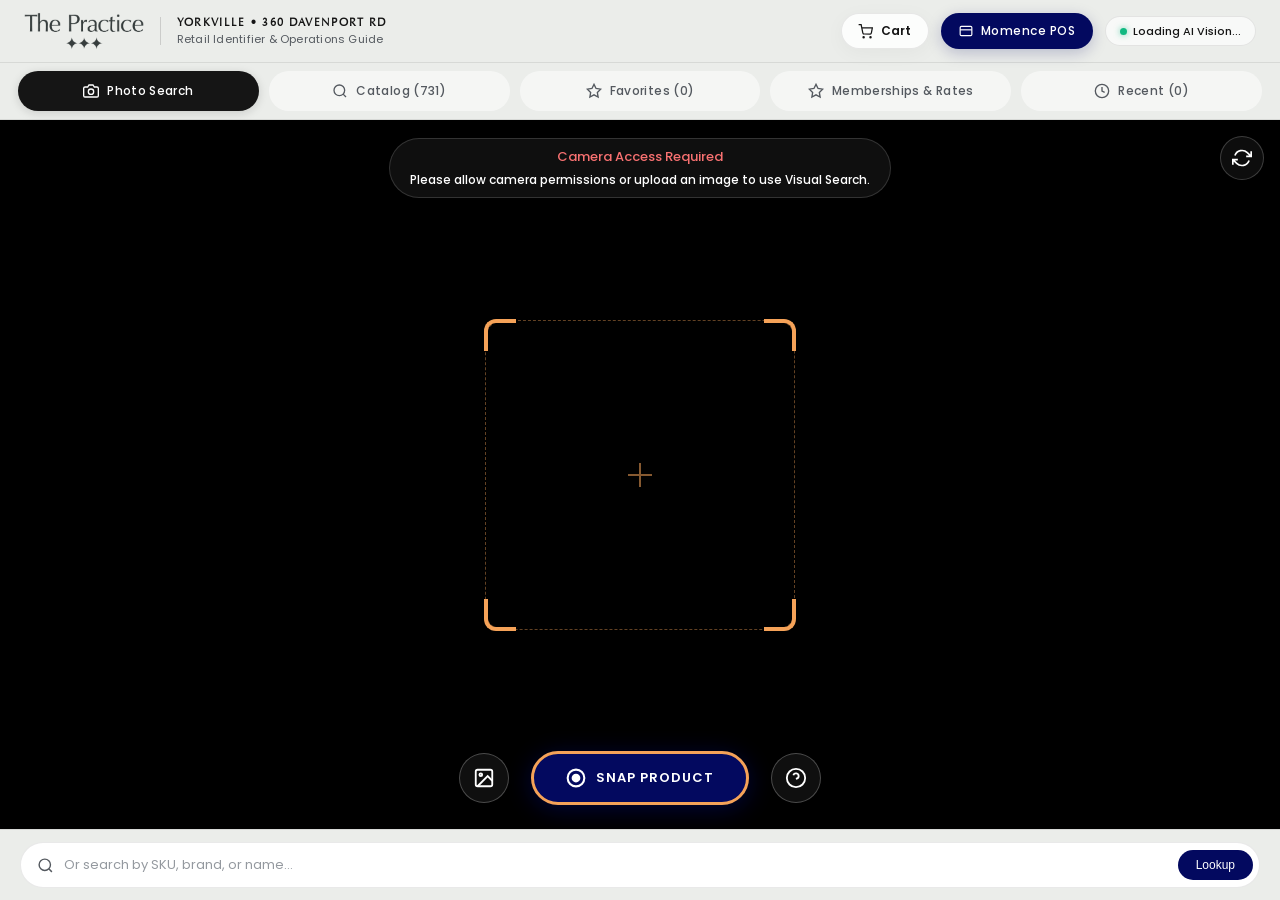
==== index.html @ 1a0c5fe3 "Preset Jackson McMurdo customer profile and native base64 Momence POS cart data payload" ====
<!DOCTYPE html>
<html lang="en">
<head>
  <meta charset="UTF-8">
  <meta name="viewport" content="width=device-width, initial-scale=1.0, maximum-scale=1.0, user-scalable=no, viewport-fit=cover">
  <title>The Practice • Visual Retail & Studio Operations Tool</title>
  
  <!-- PWA & Apple Web App Meta Tags -->
  <link rel="manifest" href="./manifest.json">
  <meta name="theme-color" content="#EBEDEA">
  <meta name="apple-mobile-web-app-capable" content="yes">
  <meta name="apple-mobile-web-app-status-bar-style" content="default">
  <meta name="apple-mobile-web-app-title" content="The Practice">
  <link rel="apple-touch-icon" href="./apple-touch-icon.png">
  <link rel="icon" type="image/png" href="./icon.png">

  <!-- Official The Practice Fonts: Abhaya Libre + Poppins -->
  <link rel="preconnect" href="https://fonts.googleapis.com">
  <link rel="preconnect" href="https://fonts.gstatic.com" crossorigin>
  <link href="https://fonts.googleapis.com/css2?family=Abhaya+Libre:wght@500;600;700&family=Poppins:wght@300;400;500;600;700&display=swap" rel="stylesheet">
  
  <!-- App Styles -->
  <link rel="stylesheet" href="./styles.css?v=7.0">
</head>
<body>
  <div class="app-container">
    
    <!-- TOP NAVIGATION HEADER -->
    <header class="app-header">
      <div class="header-left">
        <a href="https://thepracticetoronto.com" target="_blank" rel="noopener" class="brand-logo-link" title="The Practice Toronto">
          <img src="./assets/the_practice_logo.png" alt="The Practice" class="brand-logo-img">
        </a>
        <div class="brand-divider"></div>
        <div class="brand-meta">
          <span class="brand-location">YORKVILLE • 360 DAVENPORT RD</span>
          <span class="brand-subtitle">Retail Identifier & Operations Guide</span>
        </div>
      </div>
      
      <div class="header-right">
        <button id="btn-header-cart" class="header-cart-btn" title="View Register Cart" aria-label="Register Cart" type="button">
          <svg viewBox="0 0 24 24" fill="none" stroke="currentColor" stroke-width="2">
            <circle cx="9" cy="21" r="1"></circle>
            <circle cx="20" cy="21" r="1"></circle>
            <path d="M1 1h4l2.68 13.39a2 2 0 0 0 2 1.61h9.72a2 2 0 0 0 2-1.61L23 6H6"></path>
          </svg>
          <span>Cart</span>
          <span id="cart-badge-count" class="cart-badge" style="display:none;">0</span>
        </button>

        <a id="btn-header-pos" href="https://momence.com/dashboard/200431/point-of-sale?customer=Jackson%40ThePracticetoronto.com&email=Jackson%40ThePracticetoronto.com&name=Jackson+McMurdo" target="_blank" rel="noopener" class="header-pos-btn" title="Open Momence POS Web App">
          <svg viewBox="0 0 24 24" fill="none" stroke="currentColor" stroke-width="2">
            <rect x="2" y="4" width="20" height="16" rx="2"></rect>
            <line x1="2" y1="10" x2="22" y2="10"></line>
          </svg>
          <span>Momence POS</span>
        </a>

        <div id="connection-status" class="status-pill status-online">
          <span class="status-dot"></span>
          <span id="status-label" class="status-label">AI Vision Ready</span>
        </div>
      </div>
    </header>

    <!-- TAB NAVIGATION BAR (4 TABS) -->
    <nav class="nav-tabs">
      <button class="nav-tab active" data-tab="scanner">
        <svg class="tab-icon" viewBox="0 0 24 24" fill="none" stroke="currentColor" stroke-width="2">
          <path d="M23 19a2 2 0 0 1-2 2H3a2 2 0 0 1-2-2V8a2 2 0 0 1 2-2h4l2-3h6l2 3h4a2 2 0 0 1 2 2z"></path>
          <circle cx="12" cy="13" r="4"></circle>
        </svg>
        <span>Photo Search</span>
      </button>

      <button class="nav-tab" data-tab="catalog">
        <svg class="tab-icon" viewBox="0 0 24 24" fill="none" stroke="currentColor" stroke-width="2">
          <circle cx="11" cy="11" r="8"></circle>
          <line x1="21" y1="21" x2="16.65" y2="16.65"></line>
        </svg>
        <span>Catalog (731)</span>
      </button>

      <button class="nav-tab" data-tab="favorites">
        <svg class="tab-icon" viewBox="0 0 24 24" fill="none" stroke="currentColor" stroke-width="2">
          <polygon points="12 2 15.09 8.26 22 9.27 17 14.14 18.18 21.02 12 17.77 5.82 21.02 7 14.14 2 9.27 8.91 8.26 12 2"></polygon>
        </svg>
        <span>Favorites (<span id="favorites-count">0</span>)</span>
      </button>

      <button class="nav-tab" data-tab="memberships">
        <svg class="tab-icon" viewBox="0 0 24 24" fill="none" stroke="currentColor" stroke-width="2">
          <polygon points="12 2 15.09 8.26 22 9.27 17 14.14 18.18 21.02 12 17.77 5.82 21.02 7 14.14 2 9.27 8.91 8.26 12 2"></polygon>
        </svg>
        <span>Memberships & Rates</span>
      </button>

      <button class="nav-tab" data-tab="history">
        <svg class="tab-icon" viewBox="0 0 24 24" fill="none" stroke="currentColor" stroke-width="2">
          <circle cx="12" cy="12" r="10"></circle>
          <polyline points="12 6 12 12 16 14"></polyline>
        </svg>
        <span>Recent (<span id="history-count">0</span>)</span>
      </button>
    </nav>

    <!-- MAIN CONTENT VIEWS -->
    <main class="views-wrapper">
      
      <!-- VIEW 1: REVERSE VISUAL PRODUCT SCANNER -->
      <section id="view-scanner" class="view-panel active">
        <div class="scanner-container">
          <div class="camera-viewport" id="camera-viewport">
            <video id="camera-video" playsinline autoplay muted></video>
            <canvas id="snapshot-canvas" style="display:none;"></canvas>
            
            <!-- Visual Targeting Reticle -->
            <div class="scanner-overlay">
              <div class="visual-target-box">
                <div class="corner top-left"></div>
                <div class="corner top-right"></div>
                <div class="corner bottom-left"></div>
                <div class="corner bottom-right"></div>
                <div class="target-crosshair"></div>
              </div>
            </div>

            <!-- Viewport Top Controls -->
            <div class="camera-controls">
              <button id="btn-torch" class="ctrl-btn" title="Toggle Torch" style="display:none;">
                <svg viewBox="0 0 24 24" fill="none" stroke="currentColor" stroke-width="2"><path d="M13 2L3 14h9l-1 8 10-12h-9l1-8z"></path></svg>
              </button>
              <button id="btn-switch-camera" class="ctrl-btn" title="Switch Camera">
                <svg viewBox="0 0 24 24" fill="none" stroke="currentColor" stroke-width="2"><path d="M23 4v6h-6M1 20v-6h6M3.51 9a9 9 0 0 1 14.85-3.36L23 10M1 14l4.64 4.36A9 9 0 0 0 20.49 15"></path></svg>
              </button>
            </div>

            <!-- Analyzing Animation Overlay -->
            <div id="scan-analyzing" class="scan-analyzing" style="display:none;">
              <div class="ai-pulse-circle"></div>
              <p class="analyzing-text">Comparing visual vectors across 731 products...</p>
            </div>

            <div id="camera-message" class="camera-message">
              <p>Aim camera at product and tap Snap Product</p>
            </div>

            <!-- Bottom Floating Shutter Controls -->
            <div class="shutter-bar">
              <label for="file-upload" class="ctrl-btn-round" title="Choose Photo from iPad">
                <svg viewBox="0 0 24 24" fill="none" stroke="currentColor" stroke-width="2">
                  <rect x="3" y="3" width="18" height="18" rx="2" ry="2"></rect>
                  <circle cx="8.5" cy="8.5" r="1.5"></circle>
                  <polyline points="21 15 16 10 5 21"></polyline>
                </svg>
                <input type="file" id="file-upload" accept="image/*" style="display:none;">
              </label>

              <button id="btn-snap-photo" class="shutter-button" aria-label="Snap Product Photo">
                <div class="shutter-inner">
                  <svg viewBox="0 0 24 24" fill="none" stroke="currentColor" stroke-width="2.5">
                    <circle cx="12" cy="12" r="10"></circle>
                    <circle cx="12" cy="12" r="4" fill="currentColor"></circle>
                  </svg>
                  <span>SNAP PRODUCT</span>
                </div>
              </button>

              <button id="btn-help-tip" class="ctrl-btn-round" title="Scan Guide">
                <svg viewBox="0 0 24 24" fill="none" stroke="currentColor" stroke-width="2">
                  <circle cx="12" cy="12" r="10"></circle>
                  <path d="M9.09 9a3 3 0 0 1 5.83 1c0 2-3 3-3 3"></path>
                  <line x1="12" y1="17" x2="12.01" y2="17"></line>
                </svg>
              </button>
            </div>

          </div>

          <!-- Quick Text Search Bar -->
          <div class="quick-sku-bar">
            <form id="quick-sku-form" class="quick-sku-form">
              <svg class="search-mini-icon" viewBox="0 0 24 24" fill="none" stroke="currentColor" stroke-width="2">
                <circle cx="11" cy="11" r="8"></circle><line x1="21" y1="21" x2="16.65" y2="16.65"></line>
              </svg>
              <input type="text" id="quick-sku-input" placeholder="Or search by SKU, brand, or name..." autocomplete="off">
              <button type="submit" class="quick-sku-btn">Lookup</button>
            </form>
          </div>
        </div>
      </section>

      <!-- VIEW 2: SEARCHABLE CATALOG BROWSER -->
      <section id="view-catalog" class="view-panel">
        <div class="catalog-container">
          <div class="search-header">
            <div class="search-box">
              <svg class="search-icon" viewBox="0 0 24 24" fill="none" stroke="currentColor" stroke-width="2">
                <circle cx="11" cy="11" r="8"></circle><line x1="21" y1="21" x2="16.65" y2="16.65"></line>
              </svg>
              <input type="search" id="catalog-search-input" placeholder="Search 731 products by name, brand, SKU..." autocomplete="off">
              <button id="btn-clear-search" class="clear-btn" style="display:none;">✕</button>
            </div>

            <!-- Department Filter Pills -->
            <div class="dept-pills" id="dept-pills">
              <button class="dept-pill active" data-dept="all">All Departments (731)</button>
              <button class="dept-pill" data-dept="Fine Jewelry & Modern Adornments">Fine Jewelry</button>
              <button class="dept-pill" data-dept="Sacred Minerals, Crystals & Fossils">Sacred Minerals</button>
              <button class="dept-pill" data-dept="Aromatherapy, Incense & Sacred Smudging">Aromatherapy</button>
              <button class="dept-pill" data-dept="Luxury Candles & Home Fragrance">Luxury Candles</button>
              <button class="dept-pill" data-dept="Mindful Living, Journals & Games">Mindful Living</button>
              <button class="dept-pill" data-dept="Clean Apothecary, Bath & Grooming">Clean Apothecary</button>
              <button class="dept-pill" data-dept="Home Decor, Barware & Artisan Textiles">Home Decor</button>
              <button class="dept-pill" data-dept="Cafe & Nourishment">Cafe</button>
            </div>

            <!-- Brand Filter & Sort Row -->
            <div class="catalog-filters-bar">
              <div class="filter-group">
                <label for="filter-brand">Brand:</label>
                <select id="filter-brand" class="filter-select">
                  <option value="all">All Brands (43)</option>
                </select>
              </div>

              <div class="filter-group">
                <label for="filter-sort">Sort:</label>
                <select id="filter-sort" class="filter-select">
                  <option value="default">Default Catalog Order</option>
                  <option value="price-asc">Price: Low to High</option>
                  <option value="price-desc">Price: High to Low</option>
                  <option value="name-asc">Product Name: A to Z</option>
                  <option value="brand-asc">Brand Name: A to Z</option>
                </select>
              </div>
            </div>
          </div>

          <!-- Product Results Count -->
          <div class="product-results-info">
            <span id="results-count">Showing 731 products</span>
          </div>

          <!-- Product Grid -->
          <div class="catalog-grid" id="catalog-grid">
            <!-- Dynamically populated -->
          </div>
        </div>
      </section>

      <!-- VIEW: FAVORITES -->
      <section id="view-favorites" class="view-panel">
        <div class="catalog-container">
          <div class="catalog-header-box" style="margin-bottom: 16px;">
            <div style="display: flex; justify-content: space-between; align-items: center; flex-wrap: wrap; gap: 10px;">
              <div>
                <h2 style="font-family: var(--font-heading); font-size: 22px; color: var(--color-primary); margin-bottom: 4px;">Staff Favorites</h2>
                <p style="color: var(--color-text-muted); font-size: 12px; margin: 0;">Quick-access retail items saved by team members for instant lookup and POS ring-up.</p>
              </div>
              <button id="btn-clear-favorites" class="btn-secondary" style="padding: 8px 16px; font-size: 11px;">Clear All Favorites</button>
            </div>
          </div>
          <div class="catalog-grid" id="favorites-grid">
            <!-- Dynamically populated -->
          </div>
        </div>
      </section>

      <!-- VIEW 3: MEMBERSHIPS & RATES GUIDE (NEW) -->
      <section id="view-memberships" class="view-panel">
        <div class="memberships-container">
          
          <div class="memberships-header">
            <div class="memberships-badge">STUDIO SALES REFERENCE</div>
            <h2 class="memberships-title">Memberships & Class Rates Guide</h2>
            <p class="memberships-desc">Use this reference when answering guest questions or recommending the best commitment plan.</p>
            
            <!-- Commitment Term Switcher -->
            <div class="term-switcher">
              <button class="term-btn" data-term="1">1-Month Flex</button>
              <button class="term-btn active" data-term="6">6-Month Commitment <span class="term-tag">Save</span></button>
              <button class="term-btn" data-term="12">12-Month <span class="term-tag gold">Best Value</span></button>
            </div>
          </div>

          <!-- Membership Tiers Grid -->
          <div class="tiers-grid" id="tiers-grid">
            
            <!-- Tier 1: Grounded -->
            <div class="tier-card" data-tier="grounded">
              <div class="tier-header">
                <div class="tier-name">Grounded Membership</div>
                <div class="tier-tagline">Restorative rituals & foundation</div>
                <div class="tier-price-wrap">
                  <span class="tier-price" id="price-grounded">$249</span>
                  <span class="tier-period">/ month</span>
                </div>
              </div>
              <ul class="tier-perks">
                <li><strong>4 Group Classes</strong> per month</li>
                <li><strong>4 Self-Guided Wellness</strong> sessions (30 min)</li>
                <li>5% off Clinical Therapy & Massage</li>
                <li>1-Month Freeze Option (12-Mo term)</li>
              </ul>
              <div class="tier-pitch-tip">
                <strong>Pitch to Guest:</strong> <em>"Ideal if you take 1 class a week and want weekly infrared vibration recovery."</em>
              </div>
              <a href="https://momence.com/dashboard/200431/point-of-sale" target="_blank" rel="noopener" class="tier-buy-btn">
                <span>Sell in Momence POS</span>
              </a>
            </div>

            <!-- Tier 2: Attuned -->
            <div class="tier-card featured-tier" data-tier="attuned">
              <div class="tier-popular-badge">MOST POPULAR</div>
              <div class="tier-header">
                <div class="tier-name">Attuned Membership</div>
                <div class="tier-tagline">Movement, restoration & clinical support</div>
                <div class="tier-price-wrap">
                  <span class="tier-price" id="price-attuned">$499</span>
                  <span class="tier-period">/ month</span>
                </div>
              </div>
              <ul class="tier-perks">
                <li><strong>6 Group Classes</strong> per month</li>
                <li><strong>2 Self-Guided Wellness</strong> sessions (30 min)</li>
                <li><strong>1 Practitioner-Led Session</strong> (Psychotherapy, Lymphatic Drainage RMT, or Coaching)</li>
                <li>1 Guest Pass per month + Member Lounge access</li>
              </ul>
              <div class="tier-pitch-tip">
                <strong>Pitch to Guest:</strong> <em>"Combines weekly movement with monthly registered clinical care under one roof."</em>
              </div>
              <a href="https://momence.com/dashboard/200431/point-of-sale" target="_blank" rel="noopener" class="tier-buy-btn">
                <span>Sell in Momence POS</span>
              </a>
            </div>

            <!-- Tier 3: Activated -->
            <div class="tier-card" data-tier="activated">
              <div class="tier-header">
                <div class="tier-name">Activated Membership</div>
                <div class="tier-tagline">Ongoing healing & clinical care</div>
                <div class="tier-price-wrap">
                  <span class="tier-price" id="price-activated">$899</span>
                  <span class="tier-period">/ month</span>
                </div>
              </div>
              <ul class="tier-perks">
                <li><strong>4 Group Classes</strong> per month</li>
                <li><strong>2 Self-Guided Wellness</strong> sessions</li>
                <li><strong>4 Practitioner-Led Sessions</strong> monthly</li>
                <li>1 Guest Pass + Private Member Lounge</li>
              </ul>
              <div class="tier-pitch-tip">
                <strong>Pitch to Guest:</strong> <em>"Designed for nervous system recovery with weekly 1-on-1 practitioner support."</em>
              </div>
              <a href="https://momence.com/dashboard/200431/point-of-sale" target="_blank" rel="noopener" class="tier-buy-btn">
                <span>Sell in Momence POS</span>
              </a>
            </div>

            <!-- Tier 4: Founders -->
            <div class="tier-card gold-border" data-tier="founders">
              <div class="tier-header">
                <div class="tier-name">Founders Membership</div>
                <div class="tier-tagline">The complete sanctuary experience</div>
                <div class="tier-price-wrap">
                  <span class="tier-price" id="price-founders">$1,299</span>
                  <span class="tier-period">/ month</span>
                </div>
              </div>
              <ul class="tier-perks">
                <li><strong>UNLIMITED Group Classes</strong></li>
                <li><strong>UNLIMITED Wellness Experiences</strong> (up to 1/day)</li>
                <li><strong>4 Practitioner-Led Sessions</strong> monthly</li>
                <li>2 Guest Passes + 2 Free Event Experiences</li>
              </ul>
              <div class="tier-pitch-tip">
                <strong>Pitch to Guest:</strong> <em>"Unlimited daily access to our entire 4-storey sanctuary, classes, and practitioners."</em>
              </div>
              <a href="https://momence.com/dashboard/200431/point-of-sale" target="_blank" rel="noopener" class="tier-buy-btn">
                <span>Sell in Momence POS</span>
              </a>
            </div>

            <!-- Tier 5: Transcendent -->
            <div class="tier-card" data-tier="transcendent">
              <div class="tier-header">
                <div class="tier-name">Transcendent Membership</div>
                <div class="tier-tagline">Deep transformation & ultimate luxury</div>
                <div class="tier-price-wrap">
                  <span class="tier-price" id="price-transcendent">$1,599</span>
                  <span class="tier-period">/ month</span>
                </div>
              </div>
              <ul class="tier-perks">
                <li><strong>UNLIMITED Group Classes & Wellness</strong></li>
                <li><strong>4 Practitioner-Led Sessions</strong></li>
                <li>VIP Member Lounge, Tea, Journaling access</li>
                <li>2 Guest Passes per month</li>
              </ul>
              <div class="tier-pitch-tip">
                <strong>Pitch to Guest:</strong> <em>"Our most comprehensive tier for holistic wellness, clinical care, and reflection."</em>
              </div>
              <a href="https://momence.com/dashboard/200431/point-of-sale" target="_blank" rel="noopener" class="tier-buy-btn">
                <span>Sell in Momence POS</span>
              </a>
            </div>

          </div>

          <!-- Class Packs Section -->
          <div class="class-packs-section">
            <h3 class="packs-title">Yoga & Movement Class Packs</h3>
            <div class="packs-grid">
              
              <div class="pack-card">
                <div class="pack-header">
                  <div class="pack-name">3 Class Pack</div>
                  <div class="pack-price">$134.00</div>
                  <div class="pack-unit">$44.66 / class</div>
                </div>
                <p class="pack-validity">Valid for 1 month from purchase</p>
                <a href="https://momence.com/dashboard/200431/point-of-sale" target="_blank" rel="noopener" class="pack-buy-btn">Sell in Momence POS</a>
              </div>

              <div class="pack-card">
                <div class="pack-header">
                  <div class="pack-name">5 Class Pack</div>
                  <div class="pack-price">$220.00</div>
                  <div class="pack-unit">$44.00 / class</div>
                </div>
                <p class="pack-validity">Valid for 3 months from purchase</p>
                <a href="https://momence.com/dashboard/200431/point-of-sale" target="_blank" rel="noopener" class="pack-buy-btn">Sell in Momence POS</a>
              </div>

              <div class="pack-card highlight-pack">
                <div class="pack-badge">POPULAR</div>
                <div class="pack-header">
                  <div class="pack-name">10 Class Pack</div>
                  <div class="pack-price">$420.00</div>
                  <div class="pack-unit">$42.00 / class</div>
                </div>
                <p class="pack-validity">Valid for 6 months from purchase</p>
                <a href="https://momence.com/dashboard/200431/point-of-sale" target="_blank" rel="noopener" class="pack-buy-btn">Sell in Momence POS</a>
              </div>

              <div class="pack-card">
                <div class="pack-header">
                  <div class="pack-name">20 Class Pack</div>
                  <div class="pack-price">$790.00</div>
                  <div class="pack-unit">$39.50 / class (Best Value)</div>
                </div>
                <p class="pack-validity">Valid for 12 months from purchase</p>
                <a href="https://momence.com/dashboard/200431/point-of-sale" target="_blank" rel="noopener" class="pack-buy-btn">Sell in Momence POS</a>
              </div>

            </div>
          </div>

        </div>
      </section>

      <!-- VIEW 4: RECENT SCAN HISTORY -->
      <section id="view-history" class="view-panel">
        <div class="history-container">
          <div class="history-header">
            <h2>Shift Scan History</h2>
            <button id="btn-clear-history" class="btn-secondary">Clear History</button>
          </div>
          <div class="history-list" id="history-list">
            <p class="empty-state">No products identified yet this shift. Point camera at any item and tap Snap Product.</p>
          </div>
        </div>
      </section>

    </main>

    <!-- PRODUCT DETAIL MODAL / HUD (SLIDE-UP CARD) -->
    <div id="product-modal" class="modal-backdrop">
      <div class="modal-sheet">
        <div class="modal-top-bar">
          <button id="btn-close-modal" class="modal-close-btn" aria-label="Close">✕</button>
        </div>
        
        <div class="modal-scrollable">
          <div class="modal-product-layout">
            
            <!-- Side-by-Side Visual Verification -->
            <div class="visual-photos-container">
              <div class="photo-card" id="user-photo-card" style="display:none;">
                <img id="modal-user-snapped-img" src="" alt="Snapped Product">
                <span class="photo-tag user-tag">Your Photo</span>
              </div>

              <div class="photo-card catalog-photo-card">
                <img id="modal-img" src="" alt="Catalog Photo" onerror="this.src='./icon.png'">
                <span id="modal-dept-badge" class="dept-badge">Department</span>
                <span id="modal-match-badge" class="match-badge" style="display:none;">98% MATCH</span>
              </div>
            </div>

            <!-- RIGHT UNDER PICTURE: MOMENCE POS SELLING ACTION -->
            <div class="modal-pos-primary-section">
              <a id="modal-momence-app-btn" href="https://momence.com/dashboard/200431/point-of-sale?customer=Jackson%40ThePracticetoronto.com&email=Jackson%40ThePracticetoronto.com&name=Jackson+McMurdo" target="_blank" rel="noopener" class="btn-primary btn-momence-app" title="Ring up this product in Momence Point of Sale Web App">
                <svg viewBox="0 0 24 24" fill="none" stroke="currentColor" stroke-width="2" stroke-linecap="round" stroke-linejoin="round">
                  <circle cx="9" cy="21" r="1"></circle>
                  <circle cx="20" cy="21" r="1"></circle>
                  <path d="M1 1h4l2.68 13.39a2 2 0 0 0 2 1.61h9.72a2 2 0 0 0 2-1.61L23 6H6"></path>
                </svg>
                <div class="btn-pos-label-group">
                  <span class="btn-pos-main">Sell in Momence POS</span>
                  <span class="btn-pos-hint">Opens Momence web app • Auto-selects Jackson McMurdo</span>
                </div>
              </a>

              <!-- Holding Profile & SKU Fast-Fill Assistant -->
              <div class="pos-assist-box">
                <div class="pos-assist-header">
                  <span class="pos-assist-title">Point of Sale Fast-Fill</span>
                  <span class="pos-assist-badge">Auto-Routed</span>
                </div>
                <div class="pos-assist-chips">
                  <button type="button" id="btn-copy-pos-email" class="pos-chip-btn" title="Copy customer profile email">
                    <span class="chip-label">Customer Profile:</span>
                    <strong class="chip-value">Jackson@ThePracticetoronto.com</strong>
                    <span class="chip-action">Copy</span>
                  </button>
                  <button type="button" id="btn-copy-pos-sku" class="pos-chip-btn" title="Copy product SKU">
                    <span class="chip-label">Product SKU:</span>
                    <strong id="pos-chip-sku-val" class="chip-value">SKU-000</strong>
                    <span class="chip-action">Copy</span>
                  </button>
                </div>
                <p class="pos-assist-help">
                  Opens POS with <strong>Jackson McMurdo</strong> pre-selected so this item is automatically loaded in the cart. Simply change the customer name to the guest at checkout to finish.
                </p>
              </div>

              <div class="modal-web-fallback-row">
                <a id="modal-momence-web-link" href="https://momence.com/dashboard/200431/point-of-sale?customer=Jackson%40ThePracticetoronto.com&email=Jackson%40ThePracticetoronto.com&name=Jackson+McMurdo" target="_blank" rel="noopener" class="link-web-fallback">
                  Open Point of Sale register &rarr;
                </a>
                <span class="pos-divider">•</span>
                <a id="modal-momence-edit-link" href="#" target="_blank" rel="noopener" class="link-admin-edit">
                  Edit product (Admin) &nearr;
                </a>
              </div>
            </div>

            <div class="modal-info">
              <div class="modal-header-info">
                <div class="brand-row">
                  <span id="modal-brand" class="modal-brand">BRAND</span>
                  <button id="btn-brand-more" class="btn-brand-more" title="View all items from this brand">More from Brand &rarr;</button>
                </div>
                <h2 id="modal-title" class="modal-title">Product Title</h2>
              </div>

              <!-- Price & SKU Callout -->
              <div class="modal-meta-box">
                <div class="meta-item">
                  <span class="meta-label">RETAIL PRICE</span>
                  <span id="modal-price" class="meta-value price-highlight">$0.00</span>
                </div>
                <div class="meta-item">
                  <span class="meta-label">SKU / ITEM CODE</span>
                  <div class="sku-copy-row">
                    <span id="modal-sku" class="meta-value sku-code">SKU-000</span>
                    <button id="btn-copy-sku" class="btn-copy-icon" title="Copy SKU">
                      <svg viewBox="0 0 24 24" fill="none" stroke="currentColor" stroke-width="2"><rect x="9" y="9" width="13" height="13" rx="2" ry="2"></rect><path d="M5 15H4a2 2 0 0 1-2-2V4a2 2 0 0 1 2-2h9a2 2 0 0 1 2 2v1"></path></svg>
                    </button>
                  </div>
                </div>
              </div>

              <!-- STAFF TALKING POINTS (BUBBLE CARDS) -->
              <div class="modal-pitch-box">
                <div class="pitch-badge-row">
                  <div class="pitch-badge">
                    <svg viewBox="0 0 24 24" fill="none" stroke="currentColor" stroke-width="2" stroke-linecap="round" stroke-linejoin="round"><path d="M21 15a2 2 0 0 1-2 2H7l-4 4V5a2 2 0 0 1 2-2h14a2 2 0 0 1 2 2z"></path></svg>
                    <span>STAFF TALKING POINTS</span>
                  </div>
                  <button id="btn-copy-pitch" class="btn-copy-pitch" title="Copy talking points">
                    <svg viewBox="0 0 24 24" fill="none" stroke="currentColor" stroke-width="2"><rect x="9" y="9" width="13" height="13" rx="2" ry="2"></rect><path d="M5 15H4a2 2 0 0 1-2-2V4a2 2 0 0 1 2-2h9a2 2 0 0 1 2 2v1"></path></svg>
                    <span>Copy All</span>
                  </button>
                </div>
                <div class="pitch-subtitle">Bite-sized speaking points to read to the guest:</div>
                <div id="modal-pitch-bullets" class="pitch-bubbles-container">
                  <!-- Populated dynamically as speech bubbles -->
                </div>
                <p id="modal-pitch" class="pitch-text" style="display:none;">
                  Craftsmanship details, materials, and selling points will appear here.
                </p>
              </div>

              <!-- Alternative Candidate Matches (If Visual Search) -->
              <div id="modal-alternatives-section" class="modal-alternatives-section" style="display:none;">
                <span class="alternatives-title">OTHER LIKELY MATCHES (TAP TO SELECT):</span>
                <div id="alternatives-grid" class="alternatives-grid">
                  <!-- Populated dynamically -->
                </div>
              </div>

              <!-- Secondary Action -->
              <div class="modal-bottom-actions">
                <button id="btn-scan-again" class="btn-secondary btn-full-width">
                  <span>Snap Another Item</span>
                </button>
              </div>

            </div>

          </div>
        </div>

      </div>
    </div>

    <!-- SCAN GUIDE / HELP MODAL -->
    <div id="help-modal" class="modal-backdrop">
      <div class="modal-sheet help-sheet">
        <button id="btn-close-help" class="modal-close-btn" aria-label="Close">✕</button>
        <div class="help-content">
          <div class="help-header">
            <img src="./assets/the_practice_symbol.png" alt="The Practice" class="help-brand-symbol">
            <h3>How to Use Visual Search</h3>
          </div>
          <div class="help-steps">
            <div class="help-step">
              <span class="step-num">1</span>
              <div>
                <strong>Frame the Product:</strong>
                <p>Hold the iPad so the item is centered inside the gold corner reticle.</p>
              </div>
            </div>
            <div class="help-step">
              <span class="step-num">2</span>
              <div>
                <strong>Tap Snap Product:</strong>
                <p>Tap the gold shutter button. The on-device neural network compares visual vectors in &lt; 5ms.</p>
              </div>
            </div>
            <div class="help-step">
              <span class="step-num">3</span>
              <div>
                <strong>Pitch & Ring Up:</strong>
                <p>Read craftsmanship notes to the guest and tap "Sell in Momence POS" to open the register and ring up the item immediately.</p>
              </div>
            </div>
          </div>
          <button id="btn-help-got-it" class="btn-primary" style="margin-top:20px; width:100%;">Got It</button>
        </div>
      </div>
    </div>

    <!-- FLOATING MULTI-ITEM REGISTER CART BAR -->
    <div id="floating-cart-bar" class="floating-cart-bar" style="display: none;">
      <div class="cart-bar-left" id="cart-bar-trigger">
        <div class="cart-bar-icon-wrap">
          <svg viewBox="0 0 24 24" fill="none" stroke="currentColor" stroke-width="2">
            <circle cx="9" cy="21" r="1"></circle>
            <circle cx="20" cy="21" r="1"></circle>
            <path d="M1 1h4l2.68 13.39a2 2 0 0 0 2 1.61h9.72a2 2 0 0 0 2-1.61L23 6H6"></path>
          </svg>
          <span id="floating-cart-count" class="cart-pill-count">0</span>
        </div>
        <div class="cart-bar-summary">
          <span class="cart-bar-title" id="floating-cart-summary">0 items in cart</span>
          <span class="cart-bar-total" id="floating-cart-total">zsh.00</span>
        </div>
      </div>
      <div class="cart-bar-actions">
        <button id="btn-view-cart-drawer" class="btn-cart-secondary" type="button">View Cart</button>
        <button id="btn-checkout-momence" class="btn-cart-primary" type="button">
          <span>Open in Momence POS ➔</span>
        </button>
      </div>
    </div>

    <!-- MULTI-ITEM CART MODAL DRAWER -->
    <div id="cart-drawer-modal" class="modal-overlay" style="display: none;">
      <div class="modal-card cart-drawer-card">
        <div class="cart-drawer-header">
          <div class="cart-drawer-title-group">
            <h3 class="cart-drawer-title">Register Cart (<span id="cart-modal-item-count">0</span>)</h3>
            <span class="cart-drawer-subtitle">Items ready to transfer into Momence Point of Sale</span>
          </div>
          <button id="btn-close-cart" class="btn-close-modal" aria-label="Close Cart" type="button">✕</button>
        </div>
        
        <div class="cart-holding-bar">
          <span class="holding-tag">Customer Profile:</span>
          <strong>Jackson McMurdo</strong>
          <span class="holding-email">&lt;Jackson@ThePracticetoronto.com&gt;</span>
          <button type="button" id="btn-copy-cart-customer-email" class="pos-mini-chip" title="Copy customer profile email">📋 Copy Email</button>
          <span class="holding-hint">• Auto-selected for instant POS checkout</span>
        </div>

        <div id="cart-items-container" class="cart-items-list">
          <!-- Dynamically populated cart items -->
        </div>

        <div class="cart-drawer-footer">
          <div class="cart-totals-breakdown">
            <div class="cart-total-row"><span>Subtotal:</span><strong id="cart-subtotal">zsh.00</strong></div>
            <div class="cart-total-row"><span>Estimated HST (13%):</span><span id="cart-tax">zsh.00</span></div>
            <div class="cart-total-row cart-grand-total"><span>Total CAD:</span><strong id="cart-grand-total">zsh.00</strong></div>
          </div>
          <div class="cart-actions-row">
            <button id="btn-clear-cart" class="btn-secondary btn-clear-cart" type="button">Clear Cart</button>
            <button id="btn-copy-cart-skus" class="btn-secondary btn-copy-skus" type="button">📋 Copy SKUs</button>
            <button id="btn-open-momence-cart" class="btn-primary btn-open-momence-cart" type="button">
              ⚡ Open in Momence POS
            </button>
          </div>
        </div>
      </div>
    </div>

    <!-- TOAST NOTIFICATION -->
    <div id="toast" class="toast">Notification message</div>

  </div>

  <!-- TensorFlow.js & MobileNet Neural Vision Engine -->
  <script src="https://cdn.jsdelivr.net/npm/@tensorflow/tfjs@4.20.0/dist/tf.min.js"></script>
  <script src="https://cdn.jsdelivr.net/npm/@tensorflow-models/mobilenet@2.1.1/dist/mobilenet.min.js"></script>
  
  <!-- Products Catalog & Precomputed Visual Vector Embeddings -->
  <script src="./products.js"></script>
  <script src="./product_embeddings.js"></script>

  <!-- App Controller -->
  <script src="./app.js"></script>
</body>
</html>
---- styles.css ----
/* ==========================================================================
   THE PRACTICE • TORONTO (360 DAVENPORT RD, YORKVILLE)
   Visual Retail Identifier & Studio Operations Companion
   Aesthetic grounded in https://thepracticetoronto.com
   ========================================================================== */

/* --- AUTHENTIC CUSTOM BRAND FONTS --- */
@font-face {
  font-family: 'Optima';
  src: url('./assets/optima-regular.woff2') format('woff2'),
       url('./assets/optima-regular.woff') format('woff'),
       url('./assets/optima-regular.ttf') format('truetype');
  font-weight: normal;
  font-style: normal;
  font-display: swap;
}

:root {
  /* THE PRACTICE OFFICIAL DESIGN TOKENS */
  --color-bg-sage: #EBEDEA;           /* Signature architectural mineral sage/stone */
  --color-primary: #151515;           /* Deep sanctuary charcoal black */
  --color-text: #333333;              /* High legibility charcoal slate */
  --color-text-muted: #54595F;        /* Muted editorial grey */
  --color-accent-amber: #F5A258;      /* Warm golden terracotta / amber accent */
  --color-accent-peach: #FFBC7D;      /* Soft transition peach */
  --color-card-bg: #FFFFFF;           /* Pure alabaster white card */
  --color-surface: #F8F7F6;           /* Alabaster cream */
  --color-button-indigo: #03095F;     /* Signature indigo / navy button from website */
  --color-button-hover: #F5A258;
  --color-border: rgba(21, 21, 21, 0.09);
  --color-border-subtle: rgba(21, 21, 21, 0.05);

  /* TYPOGRAPHY */
  --font-heading: 'Optima', 'Abhaya Libre', Georgia, serif;
  --font-body: 'Poppins', -apple-system, BlinkMacSystemFont, 'Segoe UI', Roboto, sans-serif;

  /* RADII */
  --radius-pill: 50px;
  --radius-card: 16px;
  --radius-arch: 500px 500px 0 0;
  --radius-sm: 8px;
  --radius-md: 12px;
  --radius-lg: 18px;

  /* SHADOWS */
  --shadow-subtle: 0 4px 20px rgba(0, 0, 0, 0.04);
  --shadow-card: 0 6px 24px rgba(21, 21, 21, 0.06);
  --shadow-button: 0 4px 15px rgba(3, 9, 95, 0.22);
  --shadow-modal: 0 20px 60px rgba(0, 0, 0, 0.18);

  --safe-top: env(safe-area-inset-top, 0px);
  --safe-bottom: env(safe-area-inset-bottom, 0px);
}

* {
  box-sizing: border-box;
  margin: 0;
  padding: 0;
  -webkit-tap-highlight-color: transparent;
}

body {
  font-family: var(--font-body);
  background-color: var(--color-bg-sage);
  color: var(--color-text);
  line-height: 1.5;
  overflow-x: hidden;
  height: 100vh;
  height: 100dvh;
}

.app-container {
  display: flex;
  flex-direction: column;
  height: 100vh;
  height: 100dvh;
  padding-top: var(--safe-top);
  padding-bottom: var(--safe-bottom);
}

/* ==========================================================================
   TOP APP HEADER
   ========================================================================== */
.app-header {
  display: flex;
  justify-content: space-between;
  align-items: center;
  padding: 12px 24px;
  background: var(--color-bg-sage);
  border-bottom: 1px solid var(--color-border);
  z-index: 25;
}

.header-left {
  display: flex;
  align-items: center;
}

.brand-logo-link {
  display: flex;
  align-items: center;
  text-decoration: none;
}

.brand-logo-img {
  height: 38px;
  width: auto;
  max-width: 170px;
  object-fit: contain;
  display: block;
}

.brand-divider {
  width: 1px;
  height: 28px;
  background: rgba(21, 21, 21, 0.15);
  margin: 0 16px;
}

.brand-meta {
  display: flex;
  flex-direction: column;
}

.brand-location {
  font-family: var(--font-heading);
  font-size: 11px;
  letter-spacing: 0.12em;
  color: var(--color-primary);
  font-weight: 600;
  text-transform: uppercase;
}

.brand-subtitle {
  font-family: var(--font-body);
  font-size: 11px;
  color: var(--color-text-muted);
  letter-spacing: 0.02em;
}

.header-right {
  display: flex;
  align-items: center;
  gap: 12px;
}

.header-pos-btn {
  display: flex;
  align-items: center;
  gap: 8px;
  background: var(--color-button-indigo);
  color: #FFFFFF;
  padding: 9px 18px;
  border-radius: var(--radius-pill);
  font-family: var(--font-body);
  font-size: 12px;
  font-weight: 500;
  letter-spacing: 0.04em;
  text-decoration: none;
  box-shadow: var(--shadow-button);
  transition: all 0.22s ease;
  cursor: pointer;
  border: none;
}

.header-pos-btn svg {
  width: 14px;
  height: 14px;
}

.header-pos-btn:hover {
  background: var(--color-accent-amber);
  color: var(--color-primary);
  transform: translateY(-1px);
}

.status-pill {
  display: flex;
  align-items: center;
  gap: 6px;
  padding: 6px 14px;
  border-radius: var(--radius-pill);
  font-size: 11px;
  font-weight: 500;
  background: rgba(255, 255, 255, 0.65);
  border: 1px solid var(--color-border);
  color: var(--color-primary);
}

.status-online .status-dot {
  width: 7px;
  height: 7px;
  border-radius: 50%;
  background: #10b981;
  box-shadow: 0 0 6px rgba(16, 185, 129, 0.6);
}

/* ==========================================================================
   TAB NAVIGATION (4 VIEWS)
   ========================================================================== */
.nav-tabs {
  display: flex;
  background: var(--color-bg-sage);
  border-bottom: 1px solid var(--color-border);
  padding: 8px 18px;
  gap: 10px;
}

.nav-tab {
  flex: 1;
  display: flex;
  align-items: center;
  justify-content: center;
  gap: 8px;
  padding: 10px 16px;
  border: 1px solid transparent;
  background: rgba(255, 255, 255, 0.5);
  color: var(--color-text-muted);
  font-family: var(--font-body);
  font-size: 12px;
  font-weight: 500;
  letter-spacing: 0.03em;
  border-radius: var(--radius-pill);
  cursor: pointer;
  transition: all 0.2s ease;
}

.nav-tab:hover {
  background: rgba(255, 255, 255, 0.85);
  color: var(--color-primary);
}

.nav-tab.active {
  background: var(--color-primary);
  color: #FFFFFF;
  box-shadow: 0 2px 10px rgba(21, 21, 21, 0.15);
}

.tab-icon {
  width: 16px;
  height: 16px;
}

/* ==========================================================================
   MAIN VIEWS CONTAINER
   ========================================================================== */
.views-wrapper {
  flex: 1;
  position: relative;
  overflow: hidden;
}

.view-panel {
  position: absolute;
  top: 0;
  left: 0;
  right: 0;
  bottom: 0;
  display: none;
  overflow-y: auto;
  -webkit-overflow-scrolling: touch;
  background: var(--color-bg-sage);
}

.view-panel.active {
  display: block;
}

/* ==========================================================================
   VIEW 1: REVERSE VISUAL PRODUCT SCANNER
   ========================================================================== */
.scanner-container {
  display: flex;
  flex-direction: column;
  height: 100%;
  background: #000;
  position: relative;
}

.camera-viewport {
  position: relative;
  flex: 1;
  width: 100%;
  background: #000;
  overflow: hidden;
  display: flex;
  align-items: center;
  justify-content: center;
}

#camera-video {
  width: 100%;
  height: 100%;
  object-fit: cover;
}

/* Visual Target Box */
.scanner-overlay {
  position: absolute;
  top: 0;
  left: 0;
  right: 0;
  bottom: 0;
  display: flex;
  align-items: center;
  justify-content: center;
  pointer-events: none;
}

.visual-target-box {
  position: relative;
  width: 310px;
  height: 310px;
  max-width: 82vw;
  max-height: 82vw;
  box-shadow: 0 0 0 9999px rgba(0, 0, 0, 0.45);
  border-radius: var(--radius-lg);
  border: 1px dashed rgba(245, 162, 88, 0.4);
}

.corner {
  position: absolute;
  width: 32px;
  height: 32px;
  border-color: var(--color-accent-amber);
  border-style: solid;
}

.corner.top-left { top: -2px; left: -2px; border-width: 4px 0 0 4px; border-top-left-radius: 12px; }
.corner.top-right { top: -2px; right: -2px; border-width: 4px 4px 0 0; border-top-right-radius: 12px; }
.corner.bottom-left { bottom: -2px; left: -2px; border-width: 0 0 4px 4px; border-bottom-left-radius: 12px; }
.corner.bottom-right { bottom: -2px; right: -2px; border-width: 0 4px 4px 0; border-bottom-right-radius: 12px; }

.target-crosshair {
  position: absolute;
  top: 50%;
  left: 50%;
  width: 24px;
  height: 24px;
  transform: translate(-50%, -50%);
  opacity: 0.55;
}

.target-crosshair::before,
.target-crosshair::after {
  content: '';
  position: absolute;
  background: var(--color-accent-amber);
}

.target-crosshair::before {
  top: 11px;
  left: 0;
  right: 0;
  height: 2px;
}

.target-crosshair::after {
  left: 11px;
  top: 0;
  bottom: 0;
  width: 2px;
}

/* Camera Controls */
.camera-controls {
  position: absolute;
  top: 16px;
  right: 16px;
  display: flex;
  flex-direction: column;
  gap: 12px;
  z-index: 10;
}

.ctrl-btn {
  width: 44px;
  height: 44px;
  border-radius: 50%;
  border: 1px solid rgba(255, 255, 255, 0.2);
  background: rgba(21, 21, 21, 0.65);
  backdrop-filter: blur(8px);
  -webkit-backdrop-filter: blur(8px);
  color: #FFFFFF;
  display: flex;
  align-items: center;
  justify-content: center;
  cursor: pointer;
  transition: all 0.2s;
}

.ctrl-btn:active {
  transform: scale(0.92);
  background: var(--color-accent-amber);
  color: #000;
}

.ctrl-btn svg {
  width: 20px;
  height: 20px;
}

.camera-message {
  position: absolute;
  top: 18px;
  left: 50%;
  transform: translateX(-50%);
  background: rgba(21, 21, 21, 0.75);
  backdrop-filter: blur(10px);
  padding: 8px 20px;
  border-radius: var(--radius-pill);
  font-size: 13px;
  font-weight: 500;
  color: #FFFFFF;
  border: 1px solid rgba(255, 255, 255, 0.15);
  text-align: center;
  white-space: nowrap;
  max-width: 90%;
  overflow: hidden;
  text-overflow: ellipsis;
  z-index: 10;
}

/* Shutter Bar */
.shutter-bar {
  position: absolute;
  bottom: 24px;
  left: 0;
  right: 0;
  display: flex;
  align-items: center;
  justify-content: center;
  gap: 22px;
  z-index: 15;
  padding: 0 20px;
}

.ctrl-btn-round {
  width: 50px;
  height: 50px;
  border-radius: 50%;
  background: rgba(21, 21, 21, 0.75);
  backdrop-filter: blur(10px);
  border: 1.5px solid rgba(255, 255, 255, 0.25);
  color: #FFFFFF;
  display: flex;
  align-items: center;
  justify-content: center;
  cursor: pointer;
  transition: transform 0.15s, background 0.2s;
}

.ctrl-btn-round:active {
  transform: scale(0.9);
  background: var(--color-accent-amber);
  color: #000;
}

.ctrl-btn-round svg {
  width: 22px;
  height: 22px;
}

.shutter-button {
  background: var(--color-button-indigo);
  border: 3px solid var(--color-accent-amber);
  border-radius: var(--radius-pill);
  padding: 14px 32px;
  color: #FFFFFF;
  font-family: var(--font-body);
  font-weight: 600;
  cursor: pointer;
  box-shadow: 0 4px 25px rgba(3, 9, 95, 0.6);
  transition: transform 0.15s, box-shadow 0.2s, background 0.2s;
}

.shutter-button:hover {
  background: #060e7a;
}

.shutter-button:active {
  transform: scale(0.95);
  box-shadow: 0 0 35px rgba(245, 162, 88, 0.7);
}

.shutter-inner {
  display: flex;
  align-items: center;
  gap: 10px;
  font-size: 13px;
  letter-spacing: 0.08em;
  text-transform: uppercase;
}

.shutter-inner svg {
  width: 20px;
  height: 20px;
}

/* AI Analyzing Pulse */
.scan-analyzing {
  position: absolute;
  top: 0;
  left: 0;
  right: 0;
  bottom: 0;
  background: rgba(21, 21, 21, 0.85);
  backdrop-filter: blur(8px);
  display: flex;
  flex-direction: column;
  align-items: center;
  justify-content: center;
  gap: 20px;
  z-index: 30;
}

.ai-pulse-circle {
  width: 80px;
  height: 80px;
  border-radius: 50%;
  border: 3px solid var(--color-accent-amber);
  border-top-color: transparent;
  animation: spinPulse 0.9s linear infinite;
  box-shadow: 0 0 25px rgba(245, 162, 88, 0.4);
}

@keyframes spinPulse {
  0% { transform: rotate(0deg); }
  100% { transform: rotate(360deg); }
}

.analyzing-text {
  font-size: 14px;
  font-weight: 500;
  color: #FFFFFF;
  letter-spacing: 0.04em;
}

/* Quick SKU Lookup Bar */
.quick-sku-bar {
  padding: 12px 20px;
  background: var(--color-bg-sage);
  border-top: 1px solid var(--color-border);
}

.quick-sku-form {
  display: flex;
  align-items: center;
  background: #FFFFFF;
  border: 1px solid var(--color-border);
  border-radius: var(--radius-pill);
  padding: 4px 6px 4px 16px;
  gap: 10px;
  transition: border 0.2s, box-shadow 0.2s;
}

.quick-sku-form:focus-within {
  border-color: var(--color-button-indigo);
  box-shadow: 0 0 0 3px rgba(3, 9, 95, 0.08);
}

.search-mini-icon {
  width: 17px;
  height: 17px;
  color: var(--color-text-muted);
}

.quick-sku-form input {
  flex: 1;
  background: transparent;
  border: none;
  color: var(--color-primary);
  font-size: 13px;
  padding: 8px 0;
  outline: none;
  font-family: var(--font-body);
}

.quick-sku-form input::placeholder {
  color: #94999f;
}

.quick-sku-btn {
  background: var(--color-button-indigo);
  color: #FFFFFF;
  font-weight: 500;
  font-size: 12px;
  border: none;
  border-radius: var(--radius-pill);
  padding: 8px 18px;
  cursor: pointer;
  transition: background 0.2s;
}

.quick-sku-btn:hover {
  background: var(--color-accent-amber);
  color: var(--color-primary);
}

/* ==========================================================================
   VIEW 2: SEARCHABLE CATALOG (731 PRODUCTS)
   ========================================================================== */
.catalog-container {
  padding: 24px;
  max-width: 1280px;
  margin: 0 auto;
}

.search-header {
  margin-bottom: 20px;
}

.search-box {
  position: relative;
  display: flex;
  align-items: center;
  background: #FFFFFF;
  border: 1px solid var(--color-border);
  border-radius: var(--radius-pill);
  padding: 4px 16px;
  box-shadow: var(--shadow-subtle);
  transition: border 0.2s, box-shadow 0.2s;
  margin-bottom: 16px;
}

.search-box:focus-within {
  border-color: var(--color-button-indigo);
  box-shadow: 0 0 0 3px rgba(3, 9, 95, 0.08);
}

.search-icon {
  width: 18px;
  height: 18px;
  color: var(--color-text-muted);
  flex-shrink: 0;
  margin-right: 10px;
}

.search-box input {
  flex: 1;
  border: none;
  outline: none;
  background: transparent;
  color: var(--color-primary);
  font-family: var(--font-body);
  font-size: 14px;
  padding: 10px 0;
}

.search-box input::placeholder {
  color: #94999f;
}

.clear-btn {
  background: none;
  border: none;
  color: var(--color-text-muted);
  font-size: 16px;
  cursor: pointer;
  padding: 4px 8px;
}

/* Department Filter Pills */
.dept-pills {
  display: flex;
  gap: 8px;
  overflow-x: auto;
  padding-bottom: 12px;
  -webkit-overflow-scrolling: touch;
}

.dept-pills::-webkit-scrollbar {
  display: none;
}

.dept-pill {
  white-space: nowrap;
  padding: 7px 16px;
  background: #FFFFFF;
  border: 1px solid var(--color-border);
  border-radius: var(--radius-pill);
  color: var(--color-text-muted);
  font-size: 12px;
  font-weight: 500;
  font-family: var(--font-body);
  cursor: pointer;
  transition: all 0.2s ease;
}

.dept-pill:hover {
  background: var(--color-surface);
  color: var(--color-primary);
}

.dept-pill.active {
  background: var(--color-button-indigo);
  color: #FFFFFF;
  border-color: var(--color-button-indigo);
  box-shadow: 0 2px 8px rgba(3, 9, 95, 0.2);
}

/* Brand & Sort Filters */
.catalog-filters-bar {
  display: flex;
  gap: 12px;
  align-items: center;
  margin-top: 10px;
  flex-wrap: wrap;
}

.filter-group {
  display: flex;
  align-items: center;
  gap: 8px;
  background: #FFFFFF;
  padding: 7px 14px;
  border-radius: var(--radius-pill);
  border: 1px solid var(--color-border);
  font-size: 12px;
}

.filter-group label {
  color: var(--color-text-muted);
  font-weight: 600;
  font-size: 10px;
  letter-spacing: 0.08em;
  text-transform: uppercase;
}

.filter-select {
  background: transparent;
  border: none;
  color: var(--color-primary);
  font-size: 12px;
  font-weight: 500;
  outline: none;
  cursor: pointer;
  max-width: 190px;
  font-family: var(--font-body);
}

.results-meta {
  font-size: 12px;
  color: var(--color-text-muted);
  margin: 16px 0 14px;
  font-weight: 500;
}

/* Catalog Product Grid */
.catalog-grid {
  display: grid;
  grid-template-columns: repeat(auto-fill, minmax(180px, 1fr));
  gap: 16px;
}

.catalog-card {
  background: #FFFFFF;
  border: 1px solid var(--color-border);
  border-radius: var(--radius-card);
  overflow: hidden;
  display: flex;
  flex-direction: column;
  cursor: pointer;
  transition: transform 0.2s ease, box-shadow 0.2s ease, border-color 0.2s ease;
  box-shadow: var(--shadow-subtle);
}

.catalog-card:hover {
  transform: translateY(-3px);
  box-shadow: var(--shadow-card);
  border-color: rgba(3, 9, 95, 0.25);
}

.card-img-wrap {
  width: 100%;
  aspect-ratio: 1;
  background: #FAFAFA;
  overflow: hidden;
  display: flex;
  align-items: center;
  justify-content: center;
  border-bottom: 1px solid rgba(21, 21, 21, 0.04);
}

.card-img {
  width: 100%;
  height: 100%;
  object-fit: cover;
  transition: transform 0.3s ease;
}

.catalog-card:hover .card-img {
  transform: scale(1.04);
}

.card-body {
  padding: 12px 14px;
  display: flex;
  flex-direction: column;
  justify-content: space-between;
  flex: 1;
}

.card-brand {
  font-size: 10px;
  font-weight: 600;
  letter-spacing: 0.1em;
  color: var(--color-text-muted);
  text-transform: uppercase;
  margin-bottom: 4px;
}

.card-title {
  font-family: var(--font-heading);
  font-size: 14px;
  font-weight: 600;
  line-height: 1.35;
  color: var(--color-primary);
  display: -webkit-box;
  -webkit-line-clamp: 2;
  -webkit-box-orient: vertical;
  overflow: hidden;
  margin-bottom: 8px;
}

.card-footer {
  display: flex;
  justify-content: space-between;
  align-items: center;
  margin-top: auto;
  padding-top: 6px;
  border-top: 1px solid rgba(21, 21, 21, 0.04);
}

.card-price {
  font-weight: 600;
  font-size: 14px;
  color: var(--color-button-indigo);
}

.card-sku {
  font-size: 10px;
  color: var(--color-text-muted);
  background: #F3F4F3;
  padding: 2px 6px;
  border-radius: 4px;
}

/* ==========================================================================
   VIEW 3: MEMBERSHIPS & RATES GUIDE
   ========================================================================== */
.memberships-container {
  padding: 28px 24px;
  max-width: 1280px;
  margin: 0 auto;
}

.memberships-header {
  text-align: center;
  margin-bottom: 28px;
}

.memberships-title {
  font-family: var(--font-heading);
  font-size: 36px;
  font-weight: 600;
  color: var(--color-primary);
  margin-bottom: 8px;
  letter-spacing: 0.02em;
}

.memberships-subtitle {
  font-size: 14px;
  color: var(--color-text-muted);
  max-width: 600px;
  margin: 0 auto 20px;
}

/* Term Selector Switcher */
.term-selector {
  display: inline-flex;
  background: #FFFFFF;
  padding: 5px;
  border-radius: var(--radius-pill);
  border: 1px solid var(--color-border);
  box-shadow: var(--shadow-subtle);
  gap: 4px;
}

.term-btn {
  padding: 9px 20px;
  border: none;
  background: transparent;
  color: var(--color-text-muted);
  font-family: var(--font-body);
  font-size: 12px;
  font-weight: 500;
  border-radius: var(--radius-pill);
  cursor: pointer;
  transition: all 0.2s ease;
}

.term-btn:hover {
  color: var(--color-primary);
}

.term-btn.active {
  background: var(--color-button-indigo);
  color: #FFFFFF;
  box-shadow: 0 2px 8px rgba(3, 9, 95, 0.25);
}

/* Membership Tiers Grid */
.membership-tiers-grid {
  display: grid;
  grid-template-columns: repeat(auto-fit, minmax(280px, 1fr));
  gap: 20px;
  margin-bottom: 40px;
}

.tier-card {
  background: #FFFFFF;
  border: 1px solid var(--color-border);
  border-radius: var(--radius-card);
  padding: 24px;
  display: flex;
  flex-direction: column;
  justify-content: space-between;
  box-shadow: var(--shadow-subtle);
  position: relative;
  transition: transform 0.2s, box-shadow 0.2s;
}

.tier-card:hover {
  transform: translateY(-2px);
  box-shadow: var(--shadow-card);
}

.tier-card.featured-tier {
  border: 2px solid var(--color-button-indigo);
  box-shadow: 0 8px 30px rgba(3, 9, 95, 0.1);
}

.tier-popular-badge {
  position: absolute;
  top: -12px;
  right: 20px;
  background: var(--color-accent-amber);
  color: var(--color-primary);
  font-size: 10px;
  font-weight: 700;
  padding: 4px 12px;
  border-radius: var(--radius-pill);
  letter-spacing: 0.08em;
}

.tier-header {
  margin-bottom: 18px;
}

.tier-name {
  font-family: var(--font-heading);
  font-size: 24px;
  color: var(--color-primary);
  font-weight: 600;
  margin-bottom: 4px;
}

.tier-tagline {
  font-size: 12px;
  color: var(--color-text-muted);
  margin-bottom: 14px;
}

.tier-price-wrap {
  display: flex;
  align-items: baseline;
  gap: 6px;
  margin-bottom: 16px;
}

.tier-price {
  font-size: 38px;
  font-weight: 700;
  color: var(--color-button-indigo);
  letter-spacing: -0.02em;
}

.tier-period {
  font-size: 13px;
  color: var(--color-text-muted);
}

.tier-perks {
  list-style: none;
  margin-bottom: 20px;
  flex: 1;
}

.tier-perks li {
  font-size: 13px;
  color: var(--color-text);
  padding: 8px 0;
  border-bottom: 1px solid rgba(21, 21, 21, 0.05);
  display: flex;
  align-items: flex-start;
  gap: 8px;
}

.tier-perks li::before {
  content: '✓';
  color: var(--color-button-indigo);
  font-weight: 700;
}

.tier-pitch-tip {
  background: var(--color-surface);
  border-left: 3px solid var(--color-accent-amber);
  padding: 10px 14px;
  border-radius: 0 8px 8px 0;
  font-size: 12px;
  color: var(--color-text);
  margin-bottom: 20px;
  line-height: 1.4;
}

.tier-pitch-tip strong {
  color: var(--color-primary);
  font-size: 11px;
  text-transform: uppercase;
  letter-spacing: 0.04em;
  display: block;
  margin-bottom: 2px;
}

.tier-buy-btn {
  display: block;
  width: 100%;
  text-align: center;
  background: var(--color-button-indigo);
  color: #FFFFFF;
  text-decoration: none;
  padding: 12px 20px;
  border-radius: var(--radius-pill);
  font-size: 13px;
  font-weight: 500;
  letter-spacing: 0.04em;
  box-shadow: var(--shadow-button);
  transition: all 0.2s ease;
}

.tier-buy-btn:hover {
  background: var(--color-accent-amber);
  color: var(--color-primary);
}

/* Class Packs Section */
.class-packs-section {
  margin-top: 36px;
}

.packs-title {
  font-family: var(--font-heading);
  font-size: 26px;
  color: var(--color-primary);
  margin-bottom: 18px;
  text-align: center;
}

.packs-grid {
  display: grid;
  grid-template-columns: repeat(auto-fit, minmax(220px, 1fr));
  gap: 16px;
}

.pack-card {
  background: #FFFFFF;
  border: 1px solid var(--color-border);
  border-radius: var(--radius-card);
  padding: 20px;
  display: flex;
  flex-direction: column;
  justify-content: space-between;
  box-shadow: var(--shadow-subtle);
  position: relative;
}

.pack-card.highlight-pack {
  border: 2px solid var(--color-button-indigo);
}

.pack-badge {
  position: absolute;
  top: -10px;
  right: 16px;
  background: var(--color-accent-amber);
  color: var(--color-primary);
  font-size: 9px;
  font-weight: 700;
  padding: 3px 10px;
  border-radius: var(--radius-pill);
  letter-spacing: 0.08em;
}

.pack-name {
  font-family: var(--font-heading);
  font-size: 18px;
  font-weight: 600;
  color: var(--color-primary);
  margin-bottom: 4px;
}

.pack-price {
  font-size: 28px;
  font-weight: 700;
  color: var(--color-button-indigo);
  margin-bottom: 4px;
}

.pack-unit {
  font-size: 12px;
  color: var(--color-text-muted);
  margin-bottom: 10px;
}

.pack-validity {
  font-size: 11px;
  color: var(--color-text-muted);
  margin-bottom: 16px;
}

.pack-buy-btn {
  display: block;
  width: 100%;
  text-align: center;
  background: var(--color-button-indigo);
  color: #FFFFFF;
  text-decoration: none;
  padding: 10px 16px;
  border-radius: var(--radius-pill);
  font-size: 12px;
  font-weight: 500;
  transition: all 0.2s ease;
}

.pack-buy-btn:hover {
  background: var(--color-accent-amber);
  color: var(--color-primary);
}

/* ==========================================================================
   VIEW 4: SHIFT SCAN HISTORY
   ========================================================================== */
.history-container {
  padding: 24px;
  max-width: 1280px;
  margin: 0 auto;
}

.history-header {
  display: flex;
  justify-content: space-between;
  align-items: center;
  margin-bottom: 20px;
}

.history-title {
  font-family: var(--font-heading);
  font-size: 26px;
  color: var(--color-primary);
}

.btn-danger-ghost {
  background: transparent;
  border: 1px solid rgba(220, 38, 38, 0.3);
  color: #dc2626;
  padding: 7px 16px;
  border-radius: var(--radius-pill);
  font-size: 12px;
  cursor: pointer;
  transition: all 0.2s ease;
}

.btn-danger-ghost:hover {
  background: #dc2626;
  color: #FFFFFF;
}

/* ==========================================================================
   PRODUCT DETAILS MODAL HUD & HELP MODAL
   ========================================================================== */
.modal-backdrop,
.modal-overlay {
  position: fixed;
  top: 0;
  left: 0;
  right: 0;
  bottom: 0;
  background: rgba(21, 21, 21, 0.72);
  backdrop-filter: blur(8px);
  -webkit-backdrop-filter: blur(8px);
  display: none;
  align-items: center;
  justify-content: center;
  z-index: 100;
  padding: 20px;
}

.modal-backdrop.open,
.modal-overlay.open {
  display: flex !important;
  animation: fadeIn 0.2s ease-out;
}

.modal-sheet,
.modal-card {
  background: #FFFFFF;
  border-radius: 20px;
  max-width: 600px;
  width: 100%;
  max-height: 90vh;
  overflow-y: auto;
  position: relative;
  box-shadow: var(--shadow-modal);
  display: flex;
  flex-direction: column;
}

.modal-close-btn,
.btn-modal-close {
  position: absolute;
  top: 16px;
  right: 16px;
  width: 36px;
  height: 36px;
  border-radius: 50%;
  border: 1px solid var(--color-border);
  background: var(--color-surface);
  color: var(--color-primary);
  font-size: 18px;
  display: flex;
  align-items: center;
  justify-content: center;
  cursor: pointer;
  z-index: 15;
  transition: all 0.2s;
}

.modal-close-btn:hover,
.btn-modal-close:hover {
  background: var(--color-bg-sage);
}

.modal-scrollable {
  overflow-y: auto;
  padding: 24px;
}

/* Side-by-Side Photos */
.visual-photos-container {
  display: grid;
  grid-template-columns: repeat(auto-fit, minmax(180px, 1fr));
  gap: 14px;
  margin-bottom: 20px;
}

.photo-card {
  position: relative;
  border-radius: 14px;
  overflow: hidden;
  background: #FAFAFA;
  border: 1px solid var(--color-border);
  aspect-ratio: 1;
}

.photo-card img {
  width: 100%;
  height: 100%;
  object-fit: cover;
}

.photo-tag {
  position: absolute;
  top: 10px;
  left: 10px;
  background: rgba(21, 21, 21, 0.75);
  color: #FFFFFF;
  font-size: 10px;
  font-weight: 600;
  padding: 3px 8px;
  border-radius: var(--radius-pill);
}

.dept-badge {
  position: absolute;
  top: 10px;
  left: 10px;
  background: rgba(255, 255, 255, 0.9);
  color: var(--color-primary);
  font-size: 10px;
  font-weight: 600;
  padding: 4px 10px;
  border-radius: var(--radius-pill);
  box-shadow: 0 2px 6px rgba(0,0,0,0.1);
}

.match-badge {
  position: absolute;
  top: 10px;
  right: 10px;
  background: #10b981;
  color: #FFFFFF;
  font-size: 10px;
  font-weight: 700;
  padding: 4px 10px;
  border-radius: var(--radius-pill);
}

.modal-info {
  display: flex;
  flex-direction: column;
}

.brand-row {
  display: flex;
  justify-content: space-between;
  align-items: center;
  margin-bottom: 6px;
}

.modal-brand {
  font-size: 11px;
  font-weight: 600;
  letter-spacing: 0.12em;
  color: var(--color-text-muted);
  text-transform: uppercase;
}

.btn-brand-more {
  background: none;
  border: none;
  color: var(--color-button-indigo);
  font-size: 11px;
  font-weight: 600;
  cursor: pointer;
  text-decoration: underline;
}

.modal-title {
  font-family: var(--font-heading);
  font-size: 24px;
  color: var(--color-primary);
  line-height: 1.3;
  margin-bottom: 16px;
}

/* Price & SKU Callout */
.modal-meta-box {
  display: flex;
  justify-content: space-between;
  align-items: center;
  background: var(--color-surface);
  border-radius: var(--radius-md);
  padding: 14px 18px;
  margin-bottom: 20px;
}

.meta-item {
  display: flex;
  flex-direction: column;
}

.meta-label {
  font-size: 10px;
  font-weight: 600;
  letter-spacing: 0.08em;
  color: var(--color-text-muted);
  margin-bottom: 4px;
}

.meta-value {
  font-size: 24px;
  font-weight: 700;
  color: var(--color-button-indigo);
}

.meta-sku {
  font-family: monospace;
  font-size: 14px;
  font-weight: 700;
  color: var(--color-primary);
}

.btn-copy-sku {
  background: #FFFFFF;
  border: 1px solid var(--color-border);
  color: var(--color-primary);
  padding: 4px 10px;
  border-radius: var(--radius-pill);
  font-size: 11px;
  cursor: pointer;
  margin-top: 4px;
  transition: all 0.2s;
}

.btn-copy-sku:hover {
  background: var(--color-bg-sage);
}

/* Modal Top Bar: Favorite button & Close button */
.modal-top-bar {
  display: flex;
  justify-content: space-between;
  align-items: center;
  margin-bottom: 12px;
}

.btn-modal-fav {
  display: inline-flex;
  align-items: center;
  gap: 6px;
  background: #FFFFFF;
  border: 1px solid var(--color-border);
  color: var(--color-primary);
  padding: 6px 14px;
  border-radius: var(--radius-pill);
  font-size: 11.5px;
  font-weight: 500;
  cursor: pointer;
  transition: all 0.2s ease;
  box-shadow: 0 1px 4px rgba(0, 0, 0, 0.04);
}

.btn-modal-fav .star-icon {
  width: 14px;
  height: 14px;
  color: #777777;
  transition: all 0.2s ease;
}

.btn-modal-fav:hover {
  border-color: var(--color-accent-amber);
  background: #FDF9F5;
}

.btn-modal-fav.active {
  background: rgba(245, 162, 88, 0.12);
  border-color: var(--color-accent-amber);
  color: var(--color-primary);
}

.btn-modal-fav.active .star-icon {
  fill: var(--color-accent-amber);
  color: var(--color-accent-amber);
}

/* Card Favorite Button */
.card-fav-btn {
  position: absolute;
  top: 10px;
  right: 10px;
  width: 28px;
  height: 28px;
  border-radius: 50%;
  background: rgba(255, 255, 255, 0.92);
  border: 1px solid rgba(0, 0, 0, 0.08);
  display: flex;
  align-items: center;
  justify-content: center;
  cursor: pointer;
  box-shadow: 0 2px 6px rgba(0, 0, 0, 0.08);
  z-index: 3;
  transition: all 0.15s ease;
}

.card-fav-btn:hover {
  transform: scale(1.1);
  background: #FFFFFF;
}

.card-fav-btn.active svg {
  fill: var(--color-accent-amber);
  stroke: var(--color-accent-amber);
}

/* Primary POS Section Right Under Picture */
.modal-pos-primary-section {
  margin-top: 14px;
  margin-bottom: 20px;
  display: flex;
  flex-direction: column;
  gap: 8px;
}

.modal-pos-primary-section .btn-primary.btn-momence-app {
  width: 100%;
}

.btn-primary.btn-momence-app {
  background: var(--color-button-indigo);
  color: #FFFFFF;
  border: none;
  border-radius: var(--radius-pill);
  padding: 12px 20px;
  font-size: 13px;
  font-weight: 500;
  display: flex;
  align-items: center;
  justify-content: center;
  gap: 10px;
  text-decoration: none;
  cursor: pointer;
  box-shadow: var(--shadow-button);
  transition: all 0.2s ease;
}

.btn-primary.btn-momence-app svg {
  width: 18px;
  height: 18px;
  flex-shrink: 0;
}

.btn-pos-label-group {
  display: flex;
  flex-direction: column;
  align-items: flex-start;
  text-align: left;
  line-height: 1.25;
}

.btn-pos-main {
  font-size: 13px;
  font-weight: 600;
  letter-spacing: 0.02em;
}

.btn-pos-hint {
  font-size: 10px;
  opacity: 0.8;
  font-weight: 400;
  letter-spacing: 0.01em;
}

.btn-primary.btn-momence-app:hover {
  background: var(--color-accent-amber);
  color: var(--color-primary);
}

.modal-web-fallback-row {
  display: flex;
  align-items: center;
  justify-content: center;
  gap: 8px;
  margin-top: 6px;
  flex-wrap: wrap;
}

.pos-divider {
  color: var(--color-border);
  font-size: 10px;
}

.link-web-fallback,
.link-admin-edit {
  color: var(--color-text-muted);
  font-size: 11px;
  text-decoration: underline;
  cursor: pointer;
  transition: color 0.2s ease;
}

.link-web-fallback:hover,
.link-admin-edit:hover {
  color: var(--color-button-indigo);
}

/* Point of Sale Fast-Fill Profile Assistant */
.pos-assist-box {
  background: #F8F9FC;
  border: 1px solid rgba(3, 9, 95, 0.1);
  border-radius: 12px;
  padding: 10px 14px;
  margin-top: 10px;
  text-align: left;
}

.pos-assist-header {
  display: flex;
  justify-content: space-between;
  align-items: center;
  margin-bottom: 8px;
}

.pos-assist-title {
  font-size: 10.5px;
  font-weight: 700;
  text-transform: uppercase;
  letter-spacing: 0.06em;
  color: var(--color-button-indigo);
}

.pos-assist-badge {
  font-size: 9.5px;
  font-weight: 600;
  background: rgba(16, 185, 129, 0.12);
  color: #059669;
  padding: 2px 8px;
  border-radius: 50px;
}

.pos-assist-chips {
  display: flex;
  flex-direction: column;
  gap: 6px;
  margin-bottom: 6px;
}

.pos-chip-btn {
  display: flex;
  align-items: center;
  justify-content: space-between;
  background: #FFFFFF;
  border: 1px solid rgba(21, 21, 21, 0.1);
  border-radius: 8px;
  padding: 6px 10px;
  font-size: 11px;
  cursor: pointer;
  transition: all 0.2s ease;
  width: 100%;
}

.pos-chip-btn:hover {
  background: #F0F4FF;
  border-color: var(--color-button-indigo);
}

.pos-chip-btn .chip-label {
  color: var(--color-text-muted);
  font-size: 10px;
  margin-right: 6px;
}

.pos-chip-btn .chip-value {
  color: var(--color-primary);
  font-weight: 600;
  flex: 1;
  text-align: left;
  overflow: hidden;
  text-overflow: ellipsis;
  white-space: nowrap;
}

.pos-chip-btn .chip-action {
  font-size: 9.5px;
  font-weight: 600;
  color: var(--color-button-indigo);
  text-transform: uppercase;
  background: rgba(3, 9, 95, 0.06);
  padding: 2px 6px;
  border-radius: 4px;
}

.pos-chip-btn.copied {
  background: rgba(16, 185, 129, 0.1);
  border-color: #10B981;
}

.pos-chip-btn.copied .chip-action {
  color: #059669;
  background: rgba(16, 185, 129, 0.15);
}

.pos-assist-help {
  font-size: 10px;
  color: var(--color-text-muted);
  line-height: 1.35;
  margin: 0;
}

/* Staff Talking Points: Sectioned Speech Bubbles */
.modal-pitch-box {
  background: #FFFFFF;
  border: 1px solid rgba(21, 21, 21, 0.08);
  padding: 16px;
  border-radius: 16px;
  margin-bottom: 20px;
  box-shadow: 0 2px 10px rgba(0, 0, 0, 0.02);
}

.pitch-badge-row {
  display: flex;
  justify-content: space-between;
  align-items: center;
  margin-bottom: 4px;
}

.pitch-badge {
  display: flex;
  align-items: center;
  gap: 6px;
  font-size: 11px;
  font-weight: 700;
  letter-spacing: 0.08em;
  color: var(--color-button-indigo);
  text-transform: uppercase;
}

.pitch-badge svg {
  width: 14px;
  height: 14px;
  color: var(--color-button-indigo);
}

.btn-copy-pitch {
  display: inline-flex;
  align-items: center;
  gap: 5px;
  background: rgba(3, 9, 95, 0.05);
  border: 1px solid rgba(3, 9, 95, 0.12);
  border-radius: 6px;
  padding: 4px 8px;
  font-size: 11px;
  font-weight: 600;
  color: var(--color-button-indigo);
  cursor: pointer;
  transition: all 0.2s ease;
}

.btn-copy-pitch svg {
  width: 13px;
  height: 13px;
  color: var(--color-button-indigo);
}

.btn-copy-pitch:hover {
  background: rgba(3, 9, 95, 0.1);
  border-color: var(--color-button-indigo);
}

.btn-copy-pitch:active {
  transform: scale(0.96);
}

.pitch-subtitle {
  font-size: 11px;
  color: var(--color-text-muted);
  margin-bottom: 12px;
}

.pitch-bubbles-container {
  display: flex;
  flex-direction: column;
  gap: 10px;
}

.pitch-bubble {
  background: #F7F8FA;
  border: 1px solid rgba(21, 21, 21, 0.08);
  border-radius: 14px;
  padding: 12px 16px;
  cursor: pointer;
  text-align: left;
  transition: all 0.2s ease;
  position: relative;
}

.pitch-bubble:hover {
  background: #F0F4FA;
  border-color: var(--color-button-indigo);
  transform: translateY(-1px);
  box-shadow: 0 4px 12px rgba(3, 9, 95, 0.06);
}

.pitch-bubble:active {
  transform: scale(0.99);
}

.pitch-bubble.copied {
  background: rgba(16, 185, 129, 0.08);
  border-color: #10B981;
}

.bubble-header {
  display: flex;
  align-items: center;
  gap: 8px;
  margin-bottom: 6px;
}

.bubble-bullet-num {
  width: 18px;
  height: 18px;
  border-radius: 50%;
  background: var(--color-button-indigo);
  color: #FFFFFF;
  display: flex;
  align-items: center;
  justify-content: center;
  font-size: 10px;
  font-weight: 700;
  flex-shrink: 0;
}

.bubble-tag {
  font-size: 9.5px;
  font-weight: 700;
  color: var(--color-button-indigo);
  text-transform: uppercase;
  letter-spacing: 0.05em;
  flex: 1;
}

.bubble-copy-hint {
  font-size: 9px;
  font-weight: 600;
  color: var(--color-text-muted);
  text-transform: uppercase;
  letter-spacing: 0.04em;
  background: rgba(21, 21, 21, 0.05);
  padding: 2px 6px;
  border-radius: 4px;
}

.pitch-bubble.copied .bubble-copy-hint {
  color: #059669;
  background: rgba(16, 185, 129, 0.15);
}

.bubble-body {
  display: flex;
  align-items: flex-start;
  gap: 4px;
}

.bubble-quote {
  font-family: serif;
  font-size: 18px;
  line-height: 1;
  color: var(--color-accent-amber);
  opacity: 0.8;
  font-weight: bold;
}

.bubble-text {
  font-size: 13px;
  color: var(--color-primary);
  font-weight: 500;
  line-height: 1.45;
  margin: 0;
  flex: 1;
}

.btn-secondary {
  background: var(--color-surface);
  border: 1px solid var(--color-border);
  color: var(--color-primary);
  border-radius: var(--radius-pill);
  padding: 14px 20px;
  font-size: 13px;
  font-weight: 500;
  cursor: pointer;
  transition: all 0.2s;
}

.btn-secondary:hover {
  background: var(--color-bg-sage);
}

.btn-full-width {
  width: 100%;
}

.modal-bottom-actions {
  margin-top: 18px;
}

.link-web-fallback:hover,
.link-admin-edit:hover {
  color: var(--color-button-indigo);
}

/* Alternatives candidates */
.modal-alternatives-section {
  margin-top: 24px;
  padding-top: 18px;
  border-top: 1px solid var(--color-border);
}

.alt-label {
  font-size: 11px;
  font-weight: 700;
  letter-spacing: 0.08em;
  color: var(--color-text-muted);
  text-transform: uppercase;
  margin-bottom: 12px;
}

.alternatives-grid {
  display: grid;
  grid-template-columns: repeat(3, 1fr);
  gap: 10px;
}

.alt-card {
  background: var(--color-surface);
  border: 1px solid var(--color-border);
  border-radius: var(--radius-sm);
  padding: 8px;
  text-align: center;
  cursor: pointer;
  transition: all 0.2s;
}

.alt-card:hover {
  border-color: var(--color-button-indigo);
  transform: translateY(-2px);
}

.alt-card-img {
  width: 100%;
  aspect-ratio: 1;
  object-fit: cover;
  border-radius: 4px;
  margin-bottom: 6px;
}

.alt-card-title {
  font-size: 11px;
  font-weight: 600;
  color: var(--color-primary);
  white-space: nowrap;
  overflow: hidden;
  text-overflow: ellipsis;
}

.alt-card-score {
  font-size: 10px;
  color: #10b981;
  font-weight: 700;
}

/* ==========================================================================
   HELP GUIDE MODAL
   ========================================================================== */
.help-sheet {
  max-width: 480px;
  padding: 28px;
}

.help-header {
  display: flex;
  align-items: center;
  gap: 12px;
  margin-bottom: 20px;
}

.help-brand-symbol {
  width: 28px;
  height: 28px;
  object-fit: contain;
}

.help-header h3 {
  font-family: var(--font-heading);
  font-size: 22px;
  color: var(--color-primary);
}

.help-steps {
  display: flex;
  flex-direction: column;
  gap: 16px;
  margin-bottom: 24px;
}

.help-step {
  display: flex;
  gap: 14px;
  align-items: flex-start;
}

.step-num {
  width: 28px;
  height: 28px;
  border-radius: 50%;
  background: var(--color-button-indigo);
  color: #FFFFFF;
  display: flex;
  align-items: center;
  justify-content: center;
  font-weight: 700;
  font-size: 12px;
  flex-shrink: 0;
}

.help-step p {
  font-size: 13px;
  color: var(--color-text);
  line-height: 1.4;
  margin-top: 2px;
}

.btn-primary.btn-full {
  width: 100%;
  background: var(--color-button-indigo);
  color: #FFFFFF;
  border: none;
  border-radius: var(--radius-pill);
  padding: 12px;
  font-size: 13px;
  font-weight: 500;
  cursor: pointer;
}

.btn-primary.btn-full:hover {
  background: var(--color-accent-amber);
  color: var(--color-primary);
}

/* ==========================================================================
   TOAST NOTIFICATION
   ========================================================================== */
.toast {
  position: fixed;
  bottom: 28px;
  left: 50%;
  transform: translateX(-50%) translateY(80px);
  background: var(--color-primary);
  color: #FFFFFF;
  font-size: 12px;
  font-weight: 500;
  padding: 10px 22px;
  border-radius: var(--radius-pill);
  box-shadow: 0 8px 30px rgba(0, 0, 0, 0.25);
  pointer-events: none;
  transition: transform 0.25s cubic-bezier(0.16, 1, 0.3, 1), opacity 0.25s;
  opacity: 0;
  z-index: 200;
}

.toast.show {
  transform: translateX(-50%) translateY(0);
  opacity: 1;
}

/* Empty State */
.empty-state {
  text-align: center;
  color: var(--color-text-muted);
  font-size: 13px;
  padding: 40px 20px;
}

/* Animations */
@keyframes fadeIn {
  from { opacity: 0; transform: scale(0.98); }
  to { opacity: 1; transform: scale(1); }
}

/* Responsive adjustments */
@media (max-width: 768px) {
  .app-header {
    padding: 10px 16px;
  }
  .brand-logo-img {
    height: 30px;
    max-width: 140px;
  }
  .brand-divider {
    display: none;
  }
  .brand-meta {
    display: none;
  }
  .header-pos-btn span {
    display: none;
  }
  .header-pos-btn {
    padding: 8px;
    border-radius: 50%;
  }
  .catalog-container, .memberships-container, .history-container {
    padding: 16px;
  }
  .catalog-grid {
    grid-template-columns: repeat(2, 1fr);
    gap: 12px;
  }
  .nav-tabs {
    padding: 6px 10px;
    gap: 6px;
  }
  .nav-tab {
    padding: 8px 10px;
    font-size: 11px;
  }
}


/* ==========================================================================
   MULTI-ITEM REGISTER CART & MOMENCE POS ENHANCEMENTS
   ========================================================================== */

/* Header Cart Button */
.header-cart-btn {
  display: flex;
  align-items: center;
  gap: 8px;
  background: rgba(255, 255, 255, 0.85);
  color: var(--color-primary);
  padding: 8px 16px;
  border-radius: var(--radius-pill);
  font-family: var(--font-body);
  font-size: 12px;
  font-weight: 600;
  letter-spacing: 0.02em;
  border: 1px solid var(--color-border);
  box-shadow: var(--shadow-subtle);
  transition: all 0.2s ease;
  cursor: pointer;
  position: relative;
}

.header-cart-btn:hover {
  background: #FFFFFF;
  border-color: var(--color-accent-amber);
  transform: translateY(-1px);
}

.header-cart-btn svg {
  width: 15px;
  height: 15px;
}

.cart-badge {
  display: inline-flex;
  align-items: center;
  justify-content: center;
  min-width: 18px;
  height: 18px;
  padding: 0 5px;
  border-radius: 999px;
  background: var(--color-accent-amber);
  color: #FFFFFF;
  font-size: 10px;
  font-weight: 700;
  line-height: 1;
}

/* Card Quick Add Button */
.card-quick-add-btn {
  position: absolute;
  top: 10px;
  left: 10px;
  width: 28px;
  height: 28px;
  border-radius: 50%;
  background: rgba(255, 255, 255, 0.94);
  border: 1px solid rgba(0, 0, 0, 0.08);
  display: flex;
  align-items: center;
  justify-content: center;
  cursor: pointer;
  box-shadow: 0 2px 6px rgba(0, 0, 0, 0.08);
  z-index: 3;
  color: var(--color-primary);
  transition: all 0.18s ease;
}

.card-quick-add-btn:hover {
  transform: scale(1.15);
  background: var(--color-button-indigo);
  color: #FFFFFF;
  border-color: var(--color-button-indigo);
}

/* Modal POS Row */
.modal-pos-btn-row {
  display: flex;
  gap: 10px;
  align-items: stretch;
  width: 100%;
}

.btn-secondary.btn-add-cart {
  display: inline-flex;
  align-items: center;
  justify-content: center;
  gap: 8px;
  background: var(--color-surface);
  border: 1.5px solid var(--color-button-indigo);
  color: var(--color-button-indigo);
  border-radius: var(--radius-pill);
  padding: 12px 20px;
  font-family: var(--font-body);
  font-size: 13px;
  font-weight: 600;
  cursor: pointer;
  transition: all 0.2s ease;
  white-space: nowrap;
}

.btn-secondary.btn-add-cart:hover {
  background: var(--color-button-indigo);
  color: #FFFFFF;
  transform: translateY(-1px);
}

.modal-pos-btn-row .btn-momence-app {
  flex: 1;
}

/* Floating Bottom Register Cart Bar */
.floating-cart-bar {
  position: fixed;
  bottom: calc(20px + var(--safe-bottom));
  left: 50%;
  transform: translateX(-50%);
  width: calc(100% - 40px);
  max-width: 820px;
  background: rgba(21, 21, 21, 0.94);
  backdrop-filter: blur(16px);
  -webkit-backdrop-filter: blur(16px);
  color: #FFFFFF;
  border-radius: var(--radius-pill);
  padding: 10px 14px 10px 20px;
  box-shadow: 0 16px 40px rgba(0, 0, 0, 0.35), 0 0 0 1px rgba(255, 255, 255, 0.1);
  display: flex;
  align-items: center;
  justify-content: space-between;
  gap: 16px;
  z-index: 100;
  animation: slideUpBar 0.3s cubic-bezier(0.16, 1, 0.3, 1);
}

@keyframes slideUpBar {
  from { opacity: 0; transform: translate(-50%, 25px); }
  to { opacity: 1; transform: translate(-50%, 0); }
}

.cart-bar-left {
  display: flex;
  align-items: center;
  gap: 14px;
  cursor: pointer;
  flex: 1;
}

.cart-bar-icon-wrap {
  position: relative;
  width: 38px;
  height: 38px;
  border-radius: 50%;
  background: rgba(255, 255, 255, 0.12);
  display: flex;
  align-items: center;
  justify-content: center;
  color: var(--color-accent-amber);
}

.cart-bar-icon-wrap svg {
  width: 20px;
  height: 20px;
}

.cart-pill-count {
  position: absolute;
  top: -4px;
  right: -4px;
  background: var(--color-accent-amber);
  color: #FFFFFF;
  font-size: 10px;
  font-weight: 700;
  width: 18px;
  height: 18px;
  border-radius: 50%;
  display: flex;
  align-items: center;
  justify-content: center;
}

.cart-bar-summary {
  display: flex;
  flex-direction: column;
}

.cart-bar-title {
  font-size: 13px;
  font-weight: 500;
  color: #E2E8F0;
}

.cart-bar-total {
  font-family: var(--font-heading);
  font-size: 16px;
  font-weight: 700;
  color: #FFFFFF;
  letter-spacing: 0.02em;
}

.cart-bar-actions {
  display: flex;
  align-items: center;
  gap: 8px;
}

.btn-cart-secondary {
  background: rgba(255, 255, 255, 0.12);
  color: #FFFFFF;
  border: 1px solid rgba(255, 255, 255, 0.2);
  padding: 10px 18px;
  border-radius: var(--radius-pill);
  font-size: 13px;
  font-weight: 600;
  cursor: pointer;
  transition: all 0.2s ease;
}

.btn-cart-secondary:hover {
  background: rgba(255, 255, 255, 0.22);
}

.btn-cart-primary {
  background: linear-gradient(135deg, var(--color-accent-amber), #E07A25);
  color: #151515;
  border: none;
  padding: 10px 22px;
  border-radius: var(--radius-pill);
  font-size: 13px;
  font-weight: 700;
  cursor: pointer;
  display: inline-flex;
  align-items: center;
  gap: 6px;
  box-shadow: 0 4px 15px rgba(245, 162, 88, 0.35);
  transition: all 0.2s ease;
}

.btn-cart-primary:hover {
  transform: translateY(-1px);
  box-shadow: 0 6px 20px rgba(245, 162, 88, 0.5);
}

/* Cart Drawer Modal */
.cart-drawer-card {
  max-width: 620px;
  width: 92vw;
  max-height: 85vh;
  display: flex;
  flex-direction: column;
  background: var(--color-card-bg);
  border-radius: var(--radius-card);
  box-shadow: var(--shadow-modal);
  padding: 0;
  overflow: hidden;
}

.cart-drawer-header {
  display: flex;
  justify-content: space-between;
  align-items: flex-start;
  padding: 22px 24px 16px;
  border-bottom: 1px solid var(--color-border);
}

.cart-drawer-title {
  font-family: var(--font-heading);
  font-size: 22px;
  font-weight: 600;
  color: var(--color-primary);
  margin-bottom: 2px;
}

.cart-drawer-subtitle {
  font-size: 12px;
  color: var(--color-text-muted);
}

.cart-holding-bar {
  background: rgba(184, 138, 46, 0.08);
  border-bottom: 1px solid rgba(184, 138, 46, 0.2);
  padding: 10px 24px;
  font-size: 12px;
  display: flex;
  align-items: center;
  gap: 6px;
  flex-wrap: wrap;
  color: var(--color-primary);
}

.holding-tag {
  text-transform: uppercase;
  font-weight: 700;
  letter-spacing: 0.05em;
  font-size: 10px;
  color: #B88A2E;
}

.holding-email {
  font-family: monospace;
  font-size: 11px;
  color: var(--color-primary);
  opacity: 0.85;
}

.pos-mini-chip {
  background: rgba(184, 138, 46, 0.15);
  border: 1px solid rgba(184, 138, 46, 0.35);
  color: var(--color-primary);
  font-size: 11px;
  font-weight: 600;
  padding: 3px 8px;
  border-radius: 6px;
  cursor: pointer;
  transition: all 0.2s ease;
  display: inline-flex;
  align-items: center;
  gap: 4px;
}

.pos-mini-chip:hover {
  background: rgba(184, 138, 46, 0.25);
  border-color: #B88A2E;
}

.holding-hint {
  color: var(--color-text-muted);
}

.cart-items-list {
  flex: 1;
  overflow-y: auto;
  padding: 16px 24px;
  display: flex;
  flex-direction: column;
  gap: 12px;
  max-height: 380px;
}

.cart-empty-state {
  text-align: center;
  padding: 40px 20px;
  color: var(--color-text-muted);
}

.cart-empty-icon {
  font-size: 40px;
  margin-bottom: 10px;
}

.cart-item-row {
  display: flex;
  align-items: center;
  gap: 14px;
  padding: 12px;
  background: var(--color-surface);
  border-radius: var(--radius-md);
  border: 1px solid var(--color-border-subtle);
}

.cart-item-img {
  width: 52px;
  height: 52px;
  object-fit: cover;
  border-radius: var(--radius-sm);
  background: #FFFFFF;
  flex-shrink: 0;
}

.cart-item-info {
  flex: 1;
  min-width: 0;
}

.cart-item-brand {
  font-size: 10px;
  text-transform: uppercase;
  letter-spacing: 0.08em;
  color: var(--color-text-muted);
  font-weight: 600;
}

.cart-item-title {
  font-size: 13.5px;
  font-weight: 600;
  color: var(--color-primary);
  white-space: nowrap;
  overflow: hidden;
  text-overflow: ellipsis;
}

.cart-item-meta {
  display: flex;
  align-items: center;
  gap: 10px;
  font-size: 12px;
  color: var(--color-text-muted);
}

.cart-item-sku {
  font-family: monospace;
  font-size: 11px;
  background: rgba(0, 0, 0, 0.05);
  padding: 1px 5px;
  border-radius: 4px;
}

.cart-item-controls {
  display: flex;
  align-items: center;
  gap: 12px;
}

.cart-qty-stepper {
  display: flex;
  align-items: center;
  background: #FFFFFF;
  border: 1px solid var(--color-border);
  border-radius: var(--radius-pill);
  overflow: hidden;
}

.btn-qty {
  width: 28px;
  height: 28px;
  border: none;
  background: transparent;
  color: var(--color-primary);
  font-weight: 700;
  font-size: 14px;
  cursor: pointer;
  display: flex;
  align-items: center;
  justify-content: center;
  transition: background 0.15s;
}

.btn-qty:hover {
  background: rgba(0, 0, 0, 0.06);
}

.cart-qty-val {
  min-width: 22px;
  text-align: center;
  font-size: 12px;
  font-weight: 600;
}

.cart-item-line-total {
  font-weight: 600;
  font-size: 13px;
  min-width: 60px;
  text-align: right;
  color: var(--color-primary);
}

.btn-cart-remove {
  background: transparent;
  border: none;
  color: var(--color-text-muted);
  font-size: 14px;
  cursor: pointer;
  padding: 4px 6px;
  border-radius: 4px;
  transition: color 0.15s;
}

.btn-cart-remove:hover {
  color: #DC2626;
}

.cart-drawer-footer {
  border-top: 1px solid var(--color-border);
  padding: 18px 24px;
  background: var(--color-card-bg);
}

.cart-totals-breakdown {
  display: flex;
  flex-direction: column;
  gap: 6px;
  margin-bottom: 16px;
}

.cart-total-row {
  display: flex;
  justify-content: space-between;
  font-size: 13px;
  color: var(--color-text-muted);
}

.cart-total-row.cart-grand-total {
  font-size: 16px;
  color: var(--color-primary);
  font-weight: 700;
  padding-top: 6px;
  border-top: 1px dashed var(--color-border);
}

.cart-actions-row {
  display: flex;
  gap: 10px;
}

.btn-clear-cart, .btn-copy-skus {
  flex: 1;
  padding: 11px;
  font-size: 12px;
}

.btn-open-momence-cart {
  flex: 2;
  background: var(--color-button-indigo);
  color: #FFFFFF;
  border: none;
  border-radius: var(--radius-pill);
  font-weight: 600;
  font-size: 13.5px;
  padding: 11px 18px;
  cursor: pointer;
  display: flex;
  align-items: center;
  justify-content: center;
  gap: 6px;
  box-shadow: var(--shadow-button);
  transition: all 0.2s;
}

.btn-open-momence-cart:hover {
  background: var(--color-accent-amber);
  color: var(--color-primary);
}
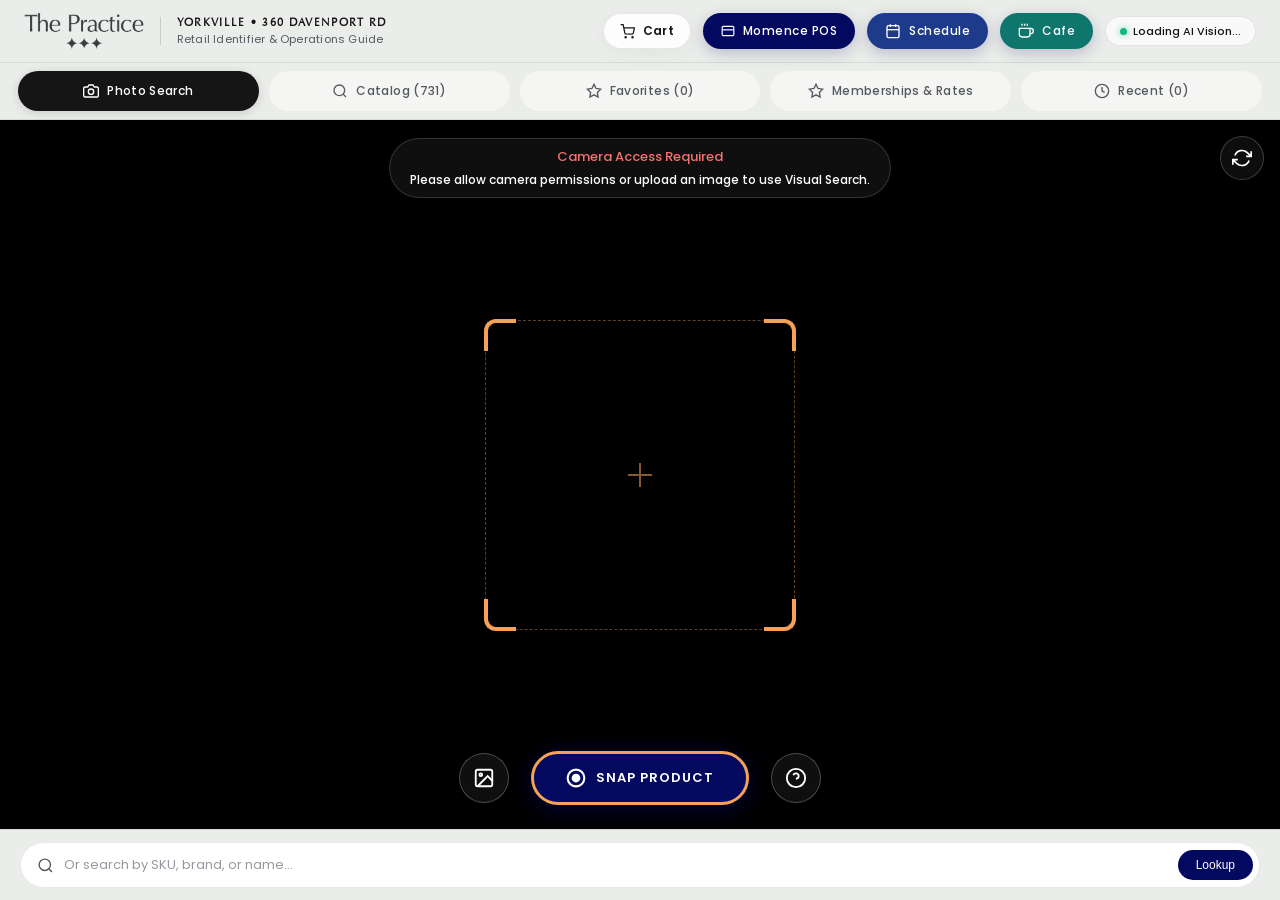
==== commit 85bb1b88: "feat(suite): integrate daily schedule, cafe ordering, operations dashboards, ipad fleet profiles, an" ====
--- a/index.html
+++ b/index.html
@@ -57,6 +57,27 @@
           <span>Momence POS</span>
         </a>
 
+        <a id="btn-header-schedule" href="./daily_schedule.html" class="header-pos-btn" title="Open Studio Daily Schedule" style="background:#1E3A8A;color:#FFFFFF;">
+          <svg viewBox="0 0 24 24" fill="none" stroke="currentColor" stroke-width="2" style="width:16px;height:16px;">
+            <rect x="3" y="4" width="18" height="18" rx="2" ry="2"></rect>
+            <line x1="16" y1="2" x2="16" y2="6"></line>
+            <line x1="8" y1="2" x2="8" y2="6"></line>
+            <line x1="3" y1="10" x2="21" y2="10"></line>
+          </svg>
+          <span>Schedule</span>
+        </a>
+
+        <a id="btn-header-cafe" href="./cafe/index.html" class="header-pos-btn" title="Open Cafe Web Ordering" style="background:#0F766E;color:#FFFFFF;">
+          <svg viewBox="0 0 24 24" fill="none" stroke="currentColor" stroke-width="2" style="width:16px;height:16px;">
+            <path d="M18 8h1a4 4 0 0 1 0 8h-1"></path>
+            <path d="M2 8h16v9a4 4 0 0 1-4 4H6a4 4 0 0 1-4-4V8z"></path>
+            <line x1="6" y1="1" x2="6" y2="4"></line>
+            <line x1="10" y1="1" x2="10" y2="4"></line>
+            <line x1="14" y1="1" x2="14" y2="4"></line>
+          </svg>
+          <span>Cafe</span>
+        </a>
+
         <div id="connection-status" class="status-pill status-online">
           <span class="status-dot"></span>
           <span id="status-label" class="status-label">AI Vision Ready</span>
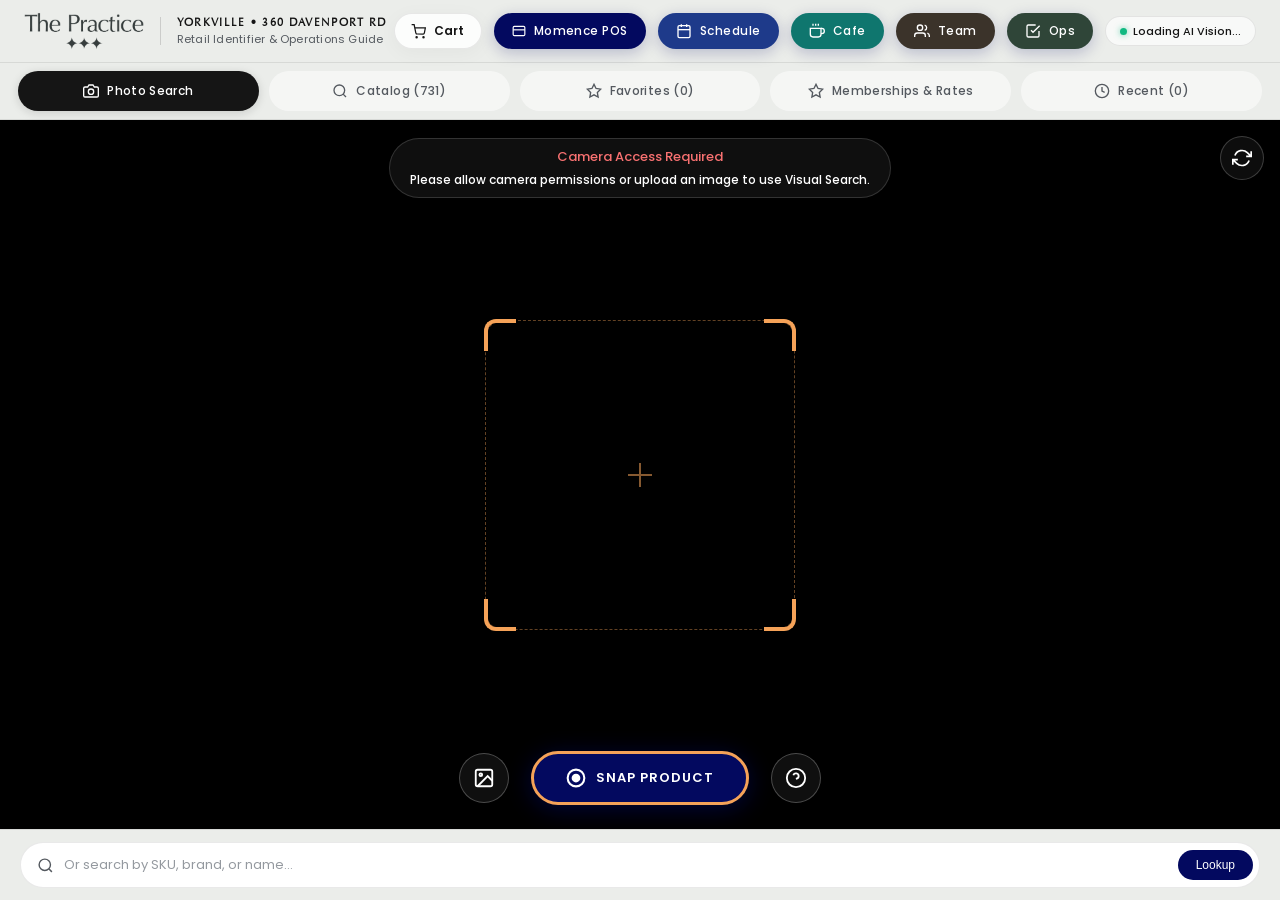
==== commit f451dc14: "feat(ipad-suite): add team directory, master schedule, cafe display labels, and production webclip U" ====
--- a/index.html
+++ b/index.html
@@ -78,6 +78,24 @@
           <span>Cafe</span>
         </a>
 
+        <a id="btn-header-team" href="./team/index.html" class="header-pos-btn" title="Open Team Directory" style="background:#3B332A;color:#FFFFFF;">
+          <svg viewBox="0 0 24 24" fill="none" stroke="currentColor" stroke-width="2" style="width:16px;height:16px;">
+            <path d="M17 21v-2a4 4 0 0 0-4-4H5a4 4 0 0 0-4 4v2"></path>
+            <circle cx="9" cy="7" r="4"></circle>
+            <path d="M23 21v-2a4 4 0 0 0-3-3.87"></path>
+            <path d="M16 3.13a4 4 0 0 1 0 7.75"></path>
+          </svg>
+          <span>Team</span>
+        </a>
+
+        <a id="btn-header-ops" href="./operations/TechOps_Weekly_Operations_Dashboard.html" class="header-pos-btn" title="Open Operations Dashboard & Checklists" style="background:#2F4538;color:#FFFFFF;">
+          <svg viewBox="0 0 24 24" fill="none" stroke="currentColor" stroke-width="2" style="width:16px;height:16px;">
+            <path d="M9 11l3 3L22 4"></path>
+            <path d="M21 12v7a2 2 0 0 1-2 2H5a2 2 0 0 1-2-2V5a2 2 0 0 1 2-2h11"></path>
+          </svg>
+          <span>Ops</span>
+        </a>
+
         <div id="connection-status" class="status-pill status-online">
           <span class="status-dot"></span>
           <span id="status-label" class="status-label">AI Vision Ready</span>
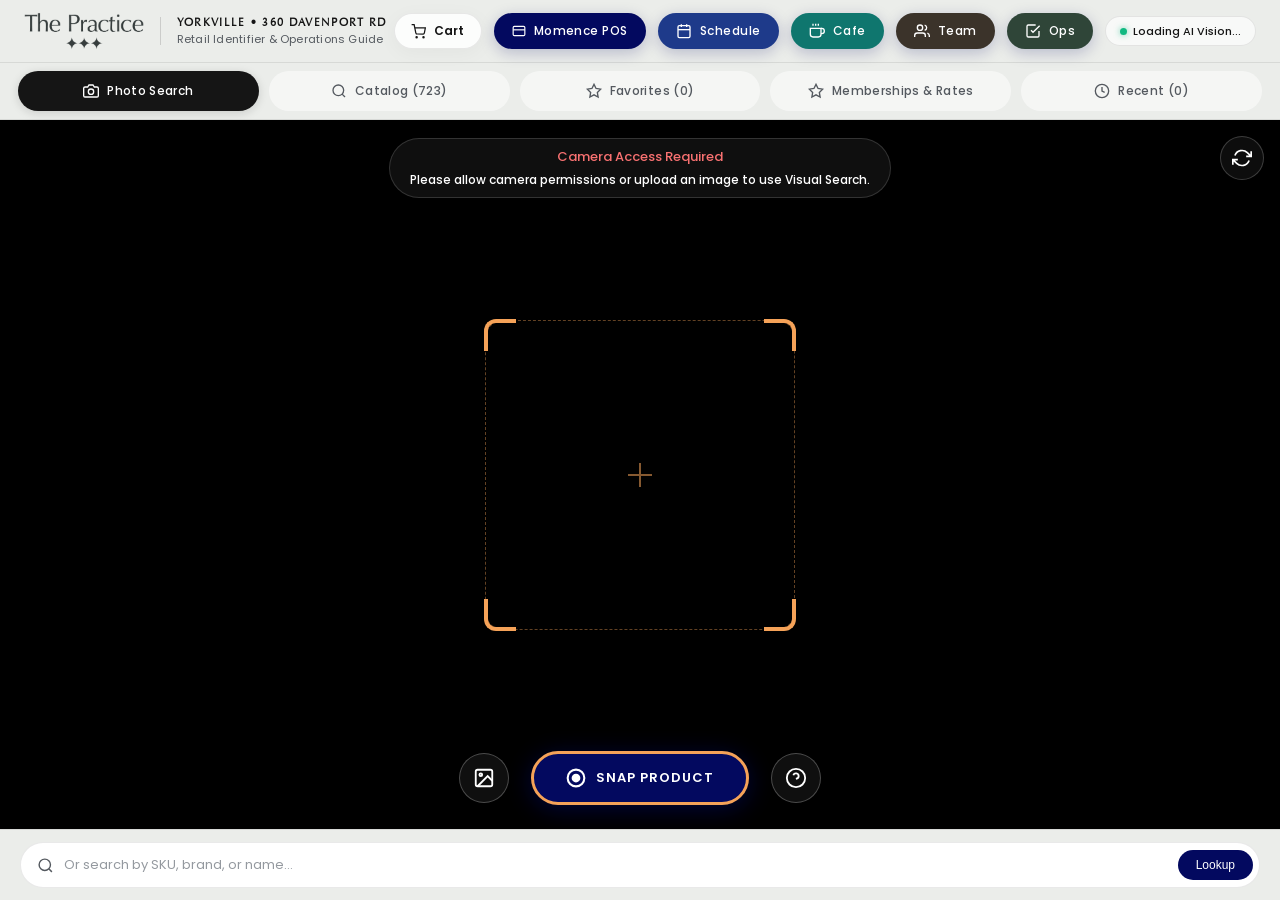
==== commit ff38d709: "feat(retail-sync): sync 723 verified Momence products, 3D showroom digital twin, and cafe POS regist" ====
--- a/index.html
+++ b/index.html
@@ -20,7 +20,7 @@
   <link href="https://fonts.googleapis.com/css2?family=Abhaya+Libre:wght@500;600;700&family=Poppins:wght@300;400;500;600;700&display=swap" rel="stylesheet">
   
   <!-- App Styles -->
-  <link rel="stylesheet" href="./styles.css?v=7.0">
+  <link rel="stylesheet" href="./styles.css?v=8.0">
 </head>
 <body>
   <div class="app-container">
@@ -118,7 +118,7 @@
           <circle cx="11" cy="11" r="8"></circle>
           <line x1="21" y1="21" x2="16.65" y2="16.65"></line>
         </svg>
-        <span>Catalog (731)</span>
+        <span>Catalog (723)</span>
       </button>
 
       <button class="nav-tab" data-tab="favorites">
@@ -178,7 +178,7 @@
             <!-- Analyzing Animation Overlay -->
             <div id="scan-analyzing" class="scan-analyzing" style="display:none;">
               <div class="ai-pulse-circle"></div>
-              <p class="analyzing-text">Comparing visual vectors across 731 products...</p>
+              <p class="analyzing-text">Comparing visual vectors across 723 products...</p>
             </div>
 
             <div id="camera-message" class="camera-message">
@@ -238,13 +238,13 @@
               <svg class="search-icon" viewBox="0 0 24 24" fill="none" stroke="currentColor" stroke-width="2">
                 <circle cx="11" cy="11" r="8"></circle><line x1="21" y1="21" x2="16.65" y2="16.65"></line>
               </svg>
-              <input type="search" id="catalog-search-input" placeholder="Search 731 products by name, brand, SKU..." autocomplete="off">
+              <input type="search" id="catalog-search-input" placeholder="Search 723 products by name, brand, SKU..." autocomplete="off">
               <button id="btn-clear-search" class="clear-btn" style="display:none;">✕</button>
             </div>
 
             <!-- Department Filter Pills -->
             <div class="dept-pills" id="dept-pills">
-              <button class="dept-pill active" data-dept="all">All Departments (731)</button>
+              <button class="dept-pill active" data-dept="all">All Departments (723)</button>
               <button class="dept-pill" data-dept="Fine Jewelry & Modern Adornments">Fine Jewelry</button>
               <button class="dept-pill" data-dept="Sacred Minerals, Crystals & Fossils">Sacred Minerals</button>
               <button class="dept-pill" data-dept="Aromatherapy, Incense & Sacred Smudging">Aromatherapy</button>
@@ -279,7 +279,7 @@
 
           <!-- Product Results Count -->
           <div class="product-results-info">
-            <span id="results-count">Showing 731 products</span>
+            <span id="results-count">Showing 723 products</span>
           </div>
 
           <!-- Product Grid -->
@@ -615,6 +615,30 @@
                 </div>
               </div>
 
+              <!-- 3D SHOWROOM LOCATION & SHELF NAVIGATOR -->
+              <div id="modal-location-card" class="modal-location-card" style="display:none;">
+                <div class="location-card-header">
+                  <div class="location-badge">
+                    <svg viewBox="0 0 24 24" fill="none" stroke="currentColor" stroke-width="2">
+                      <path d="M21 10c0 7-9 13-9 13s-9-6-9-13a9 9 0 0 1 18 0z"></path>
+                      <circle cx="12" cy="10" r="3"></circle>
+                    </svg>
+                    <span id="modal-loc-zone">Showroom Location</span>
+                  </div>
+                  <span id="modal-loc-coords" class="location-coords-chip">[X: 0.0m, Y: 0.0m]</span>
+                </div>
+                <div class="location-details">
+                  <div class="location-shelf-row">
+                    <span class="location-label">Shelf / Fixture Surface:</span>
+                    <strong id="modal-loc-surface" class="location-surface-val">—</strong>
+                  </div>
+                  <div class="location-directions-row">
+                    <span class="location-label">Walking Directions:</span>
+                    <p id="modal-loc-directions" class="location-directions-val">—</p>
+                  </div>
+                </div>
+              </div>
+
               <!-- STAFF TALKING POINTS (BUBBLE CARDS) -->
               <div class="modal-pitch-box">
                 <div class="pitch-badge-row">
--- a/styles.css
+++ b/styles.css
@@ -1405,6 +1405,87 @@
 
 .btn-copy-sku:hover {
   background: var(--color-bg-sage);
+}
+
+/* 3D Showroom Location & Floor Navigator */
+.modal-location-card {
+  background: linear-gradient(135deg, rgba(255, 255, 255, 0.95), rgba(245, 243, 238, 0.95));
+  border: 1px solid rgba(212, 175, 55, 0.35);
+  border-radius: var(--radius-md);
+  padding: 16px 18px;
+  margin-bottom: 20px;
+  box-shadow: 0 4px 16px rgba(0, 0, 0, 0.03);
+}
+
+.location-card-header {
+  display: flex;
+  justify-content: space-between;
+  align-items: center;
+  margin-bottom: 10px;
+  padding-bottom: 8px;
+  border-bottom: 1px solid rgba(21, 21, 21, 0.06);
+}
+
+.location-badge {
+  display: flex;
+  align-items: center;
+  gap: 8px;
+  color: #B45309;
+  font-weight: 700;
+  font-size: 13px;
+  letter-spacing: -0.2px;
+}
+
+.location-badge svg {
+  width: 18px;
+  height: 18px;
+  stroke: #B45309;
+  flex-shrink: 0;
+}
+
+.location-coords-chip {
+  font-family: monospace;
+  font-size: 11px;
+  font-weight: 600;
+  background: rgba(21, 21, 21, 0.06);
+  color: var(--color-primary);
+  padding: 3px 8px;
+  border-radius: 6px;
+  letter-spacing: 0.3px;
+}
+
+.location-details {
+  display: flex;
+  flex-direction: column;
+  gap: 8px;
+}
+
+.location-shelf-row, .location-directions-row {
+  display: flex;
+  flex-direction: column;
+  gap: 3px;
+}
+
+.location-label {
+  font-size: 10px;
+  font-weight: 700;
+  letter-spacing: 0.08em;
+  color: var(--color-text-muted);
+  text-transform: uppercase;
+}
+
+.location-surface-val {
+  font-size: 13px;
+  font-weight: 600;
+  color: var(--color-primary);
+  line-height: 1.4;
+}
+
+.location-directions-val {
+  font-size: 12px;
+  color: #4B5563;
+  line-height: 1.45;
+  margin: 0;
 }
 
 /* Modal Top Bar: Favorite button & Close button */
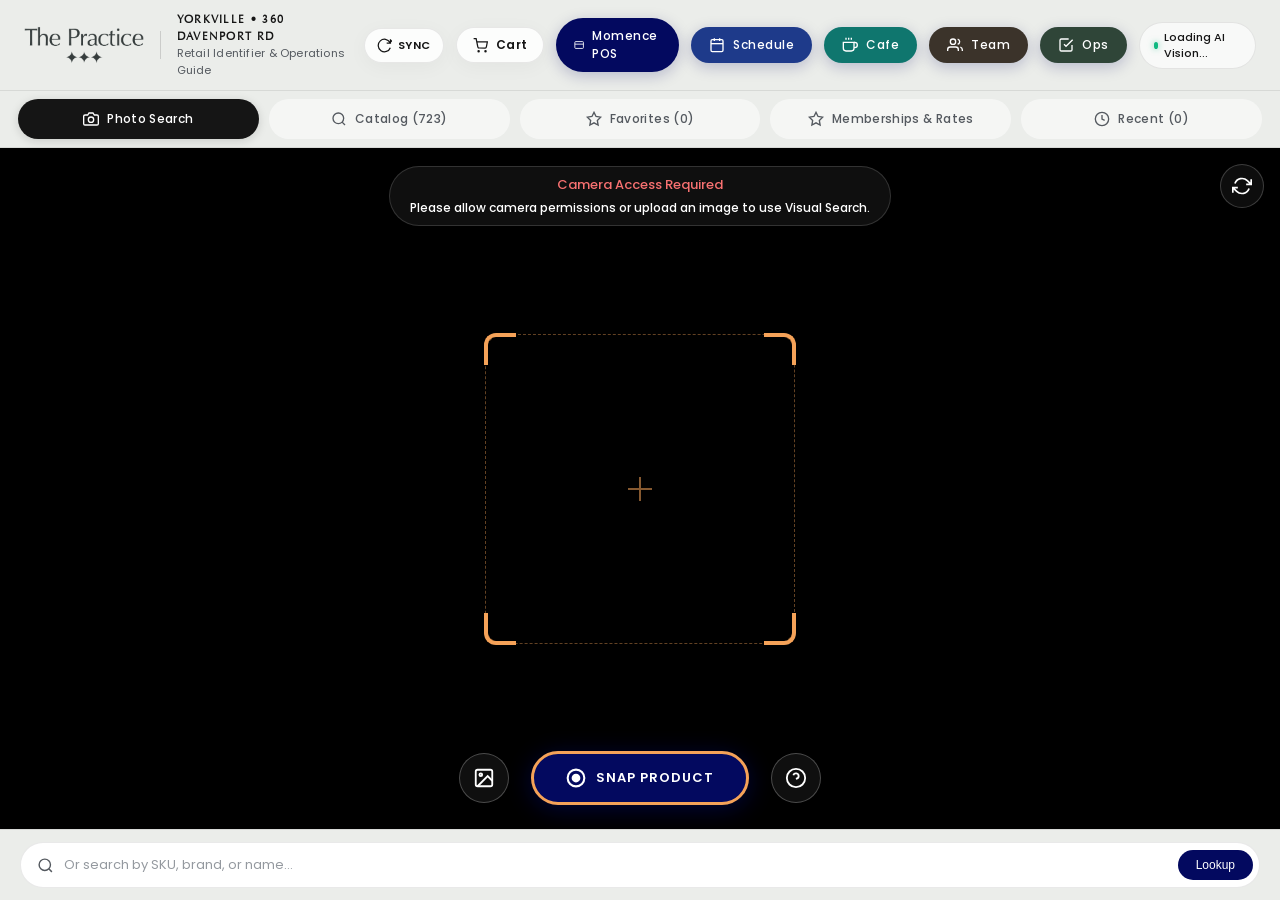
==== commit a23465fe: "feat(pwa): add Network-First strategy, auto-update SW, and instant SYNC button for iPad fleet" ====
--- a/index.html
+++ b/index.html
@@ -39,6 +39,13 @@
       </div>
       
       <div class="header-right">
+        <button id="btn-sync-catalog" class="header-cart-btn" title="Force Sync Catalog & Purge Cache" aria-label="Sync Catalog" type="button" style="padding: 8px 12px; gap: 6px;">
+          <svg viewBox="0 0 24 24" fill="none" stroke="currentColor" stroke-width="2" style="width: 15px; height: 15px;">
+            <path d="M21.5 2v6h-6M21.34 15.57a10 10 0 1 1-.57-8.38l5.67-5.19"/>
+          </svg>
+          <span style="font-size: 11px; font-weight: 600; text-transform: uppercase; letter-spacing: 0.05em;">Sync</span>
+        </button>
+
         <button id="btn-header-cart" class="header-cart-btn" title="View Register Cart" aria-label="Register Cart" type="button">
           <svg viewBox="0 0 24 24" fill="none" stroke="currentColor" stroke-width="2">
             <circle cx="9" cy="21" r="1"></circle>
@@ -794,10 +801,10 @@
   <script src="https://cdn.jsdelivr.net/npm/@tensorflow-models/mobilenet@2.1.1/dist/mobilenet.min.js"></script>
   
   <!-- Products Catalog & Precomputed Visual Vector Embeddings -->
-  <script src="./products.js"></script>
+  <script src="./products.js?v=14.0"></script>
   <script src="./product_embeddings.js"></script>
 
   <!-- App Controller -->
-  <script src="./app.js"></script>
+  <script src="./app.js?v=14.0"></script>
 </body>
 </html>
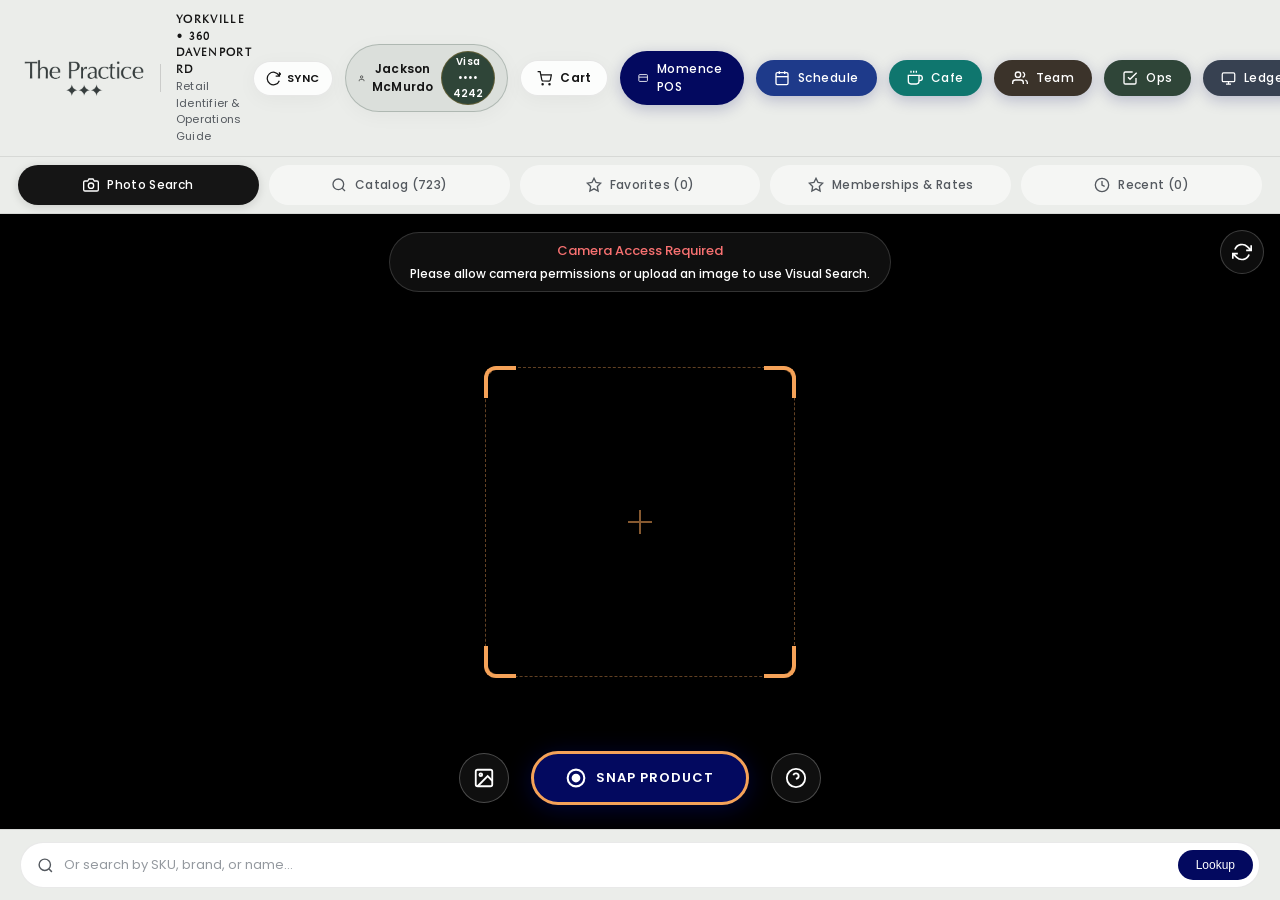
==== commit 271cf33c: "feat(pos): deploy hybrid checkout engine, member portal & daily register ledger v15" ====
--- a/index.html
+++ b/index.html
@@ -46,6 +46,15 @@
           <span style="font-size: 11px; font-weight: 600; text-transform: uppercase; letter-spacing: 0.05em;">Sync</span>
         </button>
 
+        <button id="btn-member-portal" class="header-cart-btn header-member-btn" title="Member Sign-In & Customer Account" aria-label="Member Sign-In" type="button" style="padding: 6px 12px; gap: 7px; background: rgba(47, 69, 56, 0.08); border: 1px solid rgba(47, 69, 56, 0.25);">
+          <svg viewBox="0 0 24 24" fill="none" stroke="currentColor" stroke-width="2" style="width: 15px; height: 15px; color: var(--color-primary);">
+            <path d="M20 21v-2a4 4 0 0 0-4-4H8a4 4 0 0 0-4 4v2"></path>
+            <circle cx="12" cy="7" r="4"></circle>
+          </svg>
+          <span id="header-member-name" style="font-weight: 600; font-size: 12px;">Jackson McMurdo</span>
+          <span id="header-member-pill" class="pos-mini-chip" style="background: #2F4538; color: #FFFFFF; font-size: 10px; padding: 2px 7px; border-radius: 999px;">Card on File</span>
+        </button>
+
         <button id="btn-header-cart" class="header-cart-btn" title="View Register Cart" aria-label="Register Cart" type="button">
           <svg viewBox="0 0 24 24" fill="none" stroke="currentColor" stroke-width="2">
             <circle cx="9" cy="21" r="1"></circle>
@@ -102,6 +111,15 @@
           </svg>
           <span>Ops</span>
         </a>
+
+        <button id="btn-header-ledger" class="header-pos-btn" title="Daily Register & Accounting Ledger" type="button" style="background:#374151;color:#FFFFFF;border:none;cursor:pointer;">
+          <svg viewBox="0 0 24 24" fill="none" stroke="currentColor" stroke-width="2" style="width:15px;height:15px;">
+            <rect x="2" y="3" width="20" height="14" rx="2" ry="2"></rect>
+            <line x1="8" y1="21" x2="16" y2="21"></line>
+            <line x1="12" y1="17" x2="12" y2="21"></line>
+          </svg>
+          <span>Ledger</span>
+        </button>
 
         <div id="connection-status" class="status-pill status-online">
           <span class="status-dot"></span>
@@ -762,12 +780,17 @@
           <button id="btn-close-cart" class="btn-close-modal" aria-label="Close Cart" type="button">✕</button>
         </div>
         
-        <div class="cart-holding-bar">
-          <span class="holding-tag">Customer Profile:</span>
-          <strong>Jackson McMurdo</strong>
-          <span class="holding-email">&lt;Jackson@ThePracticetoronto.com&gt;</span>
-          <button type="button" id="btn-copy-cart-customer-email" class="pos-mini-chip" title="Copy customer profile email">📋 Copy Email</button>
-          <span class="holding-hint">• Auto-selected for instant POS checkout</span>
+        <div class="cart-holding-bar" id="cart-holding-bar">
+          <div class="holding-bar-left">
+            <span class="holding-tag">Active Customer:</span>
+            <strong id="cart-customer-name">Jackson McMurdo</strong>
+            <span class="holding-email" id="cart-customer-email">&lt;Jackson@ThePracticetoronto.com&gt;</span>
+            <span id="cart-customer-payment-pill" class="pos-mini-chip" style="background: #2F4538; color: #fff; font-size: 10px; margin-left: 6px;">Visa •••• 4242</span>
+          </div>
+          <div class="holding-bar-right">
+            <button type="button" id="btn-switch-cart-customer" class="pos-mini-chip" title="Switch Member or Guest">👤 Switch</button>
+            <button type="button" id="btn-copy-cart-customer-email" class="pos-mini-chip" title="Copy customer profile email">📋 Copy</button>
+          </div>
         </div>
 
         <div id="cart-items-container" class="cart-items-list">
@@ -776,15 +799,211 @@
 
         <div class="cart-drawer-footer">
           <div class="cart-totals-breakdown">
-            <div class="cart-total-row"><span>Subtotal:</span><strong id="cart-subtotal">zsh.00</strong></div>
-            <div class="cart-total-row"><span>Estimated HST (13%):</span><span id="cart-tax">zsh.00</span></div>
-            <div class="cart-total-row cart-grand-total"><span>Total CAD:</span><strong id="cart-grand-total">zsh.00</strong></div>
-          </div>
-          <div class="cart-actions-row">
-            <button id="btn-clear-cart" class="btn-secondary btn-clear-cart" type="button">Clear Cart</button>
-            <button id="btn-copy-cart-skus" class="btn-secondary btn-copy-skus" type="button">📋 Copy SKUs</button>
-            <button id="btn-open-momence-cart" class="btn-primary btn-open-momence-cart" type="button">
-              ⚡ Open in Momence POS
+            <div class="cart-total-row"><span>Subtotal:</span><strong id="cart-subtotal">$0.00</strong></div>
+            <div class="cart-total-row"><span>Estimated HST (13%):</span><span id="cart-tax">$0.00</span></div>
+            <div class="cart-total-row cart-grand-total"><span>Total CAD:</span><strong id="cart-grand-total">$0.00</strong></div>
+          </div>
+          <div class="cart-actions-row cart-checkout-options">
+            <button id="btn-clear-cart" class="btn-secondary btn-clear-cart" type="button">Clear</button>
+            <button id="btn-cash-sale" class="btn-cash-sale" type="button" title="Record Cash Transaction">💵 Cash</button>
+            <button id="btn-send-to-stripe-reader" class="btn-send-reader" type="button" title="Dispatch to Momence Stripe Terminal">
+              📡 Stripe Reader
+            </button>
+            <button id="btn-charge-card-on-file" class="btn-charge-card" type="button" title="1-Tap Instant Checkout to Momence Account">
+              <span id="btn-charge-label">⚡ Charge Card on File (<span id="btn-charge-amount">$0.00</span>)</span>
+            </button>
+          </div>
+        </div>
+      </div>
+    </div>
+
+    <!-- MEMBER SIGN-IN & LOOKUP PORTAL MODAL -->
+    <div id="member-portal-modal" class="modal-overlay" style="display: none;">
+      <div class="modal-card member-portal-card">
+        <div class="member-portal-header">
+          <div>
+            <h3>Member Sign-In & Customer Account</h3>
+            <p class="member-portal-subtitle">The Practice Yorkville • Member Directory & POS Sync</p>
+          </div>
+          <button id="btn-close-member-portal" class="btn-close-modal" aria-label="Close" type="button" style="color:#FFFFFF;">✕</button>
+        </div>
+        
+        <div class="member-portal-body">
+          <!-- Member Search Bar -->
+          <div class="member-search-box">
+            <svg class="member-search-icon" viewBox="0 0 24 24" fill="none" stroke="currentColor" stroke-width="2">
+              <circle cx="11" cy="11" r="8"></circle>
+              <line x1="21" y1="21" x2="16.65" y2="16.65"></line>
+            </svg>
+            <input type="text" id="member-search-input" class="member-search-input" placeholder="Search by member name, phone or email...">
+          </div>
+
+          <!-- Quick Select Member Pills -->
+          <div>
+            <div class="member-quick-pills-label">Quick Select (Studio Floor)</div>
+            <div class="member-quick-pills" id="member-quick-pills-container">
+              <!-- Dynamically populated or static fast buttons -->
+            </div>
+          </div>
+
+          <!-- Active Selected Member Card -->
+          <div class="member-profile-card" id="member-selected-card">
+            <div class="member-profile-top">
+              <div class="member-avatar" id="member-card-avatar">JM</div>
+              <div class="member-meta">
+                <h4 id="member-card-name">Jackson McMurdo</h4>
+                <p id="member-card-email">Jackson@ThePracticetoronto.com</p>
+                <span class="member-badge-pill" id="member-card-tier">Founding Member • Unlimited Access</span>
+              </div>
+            </div>
+
+            <div class="member-attributes-grid">
+              <div class="member-attr-item">
+                <span class="member-attr-label">Card on File</span>
+                <span class="member-attr-val" id="member-card-payment">Ready (Visa •••• 4242)</span>
+              </div>
+              <div class="member-attr-item">
+                <span class="member-attr-label">Account Status</span>
+                <span class="member-attr-val" style="color: #16A34A;" id="member-card-status">Active & Verified</span>
+              </div>
+            </div>
+
+            <!-- Studio Class Check-In Box -->
+            <div class="member-checkin-banner" id="member-checkin-banner">
+              <div class="member-checkin-text">
+                <strong id="member-class-title">Vinyasa Flow • 5:30 PM</strong>
+                <div style="font-size: 11px; opacity: 0.85;" id="member-class-sub">Studio 1 with Lisa Kovacs</div>
+              </div>
+              <button type="button" class="btn-checkin-now" id="btn-toggle-checkin">✓ Checked In</button>
+            </div>
+
+            <button type="button" class="btn-set-active-member" id="btn-apply-active-member">
+              ✓ Set as Active Register Customer
+            </button>
+          </div>
+        </div>
+      </div>
+    </div>
+
+    <!-- DAILY REGISTER & ACCOUNTING LEDGER MODAL -->
+    <div id="register-ledger-modal" class="modal-overlay" style="display: none;">
+      <div class="modal-card ledger-modal-card">
+        <div class="ledger-modal-header">
+          <div class="ledger-header-left">
+            <h3>Daily Register & Accounting Ledger</h3>
+            <p id="ledger-date-subtitle">The Practice Sanctuary • Real-Time Daily Sales & Tax Breakdown</p>
+          </div>
+          <button id="btn-close-ledger" class="btn-close-modal" aria-label="Close" type="button" style="color:#FFFFFF;">✕</button>
+        </div>
+
+        <div class="ledger-modal-body">
+          <!-- KPI Summary Cards -->
+          <div class="ledger-kpis-grid">
+            <div class="ledger-kpi-card">
+              <span class="ledger-kpi-label">Today's Gross Sales</span>
+              <span class="ledger-kpi-value" id="ledger-kpi-gross">$0.00</span>
+              <span class="ledger-kpi-sub">Total CAD collected</span>
+            </div>
+            <div class="ledger-kpi-card">
+              <span class="ledger-kpi-label">Net Sales (Excl. Tax)</span>
+              <span class="ledger-kpi-value" id="ledger-kpi-net">$0.00</span>
+              <span class="ledger-kpi-sub">Gross revenue pre-tax</span>
+            </div>
+            <div class="ledger-kpi-card">
+              <span class="ledger-kpi-label">Ontario HST (13%)</span>
+              <span class="ledger-kpi-value" id="ledger-kpi-tax" style="color: #2F4538;">$0.00</span>
+              <span class="ledger-kpi-sub">CRA tax liability</span>
+            </div>
+            <div class="ledger-kpi-card">
+              <span class="ledger-kpi-label">Transactions</span>
+              <span class="ledger-kpi-value" id="ledger-kpi-count">0</span>
+              <span class="ledger-kpi-sub">Completed orders today</span>
+            </div>
+          </div>
+
+          <!-- Payment Methods Breakdown -->
+          <div class="ledger-methods-row">
+            <div class="ledger-method-stat">
+              <div class="ledger-method-icon" style="background:#E0E7FF;color:#4F46E5;">⚡</div>
+              <div>
+                <div style="font-size:11px;color:#6B7280;">Card on File</div>
+                <strong id="ledger-stat-card-on-file">$0.00 (0)</strong>
+              </div>
+            </div>
+            <div class="ledger-method-stat">
+              <div class="ledger-method-icon" style="background:#DBEAFE;color:#2563EB;">📡</div>
+              <div>
+                <div style="font-size:11px;color:#6B7280;">Stripe Reader</div>
+                <strong id="ledger-stat-terminal">$0.00 (0)</strong>
+              </div>
+            </div>
+            <div class="ledger-method-stat">
+              <div class="ledger-method-icon" style="background:#DCFCE7;color:#16A34A;">💵</div>
+              <div>
+                <div style="font-size:11px;color:#6B7280;">Cash / Quick Pay</div>
+                <strong id="ledger-stat-cash">$0.00 (0)</strong>
+              </div>
+            </div>
+          </div>
+
+          <!-- Transaction Ledger Table -->
+          <div>
+            <div style="font-size:12px;font-weight:600;margin-bottom:8px;text-transform:uppercase;letter-spacing:0.05em;color:#6B7280;">
+              Today's Completed Register Transactions
+            </div>
+            <div class="ledger-table-wrap">
+              <table class="ledger-table">
+                <thead>
+                  <tr>
+                    <th>Time</th>
+                    <th>Order #</th>
+                    <th>Customer</th>
+                    <th>Items</th>
+                    <th>Payment Method</th>
+                    <th style="text-align:right;">Total CAD</th>
+                  </tr>
+                </thead>
+                <tbody id="ledger-table-body">
+                  <!-- Populated dynamically -->
+                </tbody>
+              </table>
+            </div>
+          </div>
+
+          <!-- Footer Actions -->
+          <div class="ledger-footer-actions">
+            <button type="button" class="btn-clear-ledger" id="btn-reset-ledger">
+              Reset Day's Register
+            </button>
+            <button type="button" class="btn-export-csv" id="btn-export-ledger-csv">
+              <svg width="16" height="16" viewBox="0 0 24 24" fill="none" stroke="currentColor" stroke-width="2"><path d="M21 15v4a2 2 0 0 1-2 2H5a2 2 0 0 1-2-2v-4M7 10l5 5 5-5M12 15V3"/></svg>
+              <span>Export Accounting CSV (QuickBooks / Xero)</span>
+            </button>
+          </div>
+        </div>
+      </div>
+    </div>
+
+    <!-- CHECKOUT SUCCESS & RECEIPT MODAL -->
+    <div id="checkout-success-modal" class="modal-overlay" style="display: none;">
+      <div class="modal-card success-modal-card">
+        <div class="success-modal-header">
+          <div class="success-check-bubble">✓</div>
+          <h3 style="margin:0;font-size:20px;color:#15803D;">Payment Approved</h3>
+          <p style="margin:0;font-size:13px;color:#4B5563;" id="success-method-msg">Charged to Member Card on File</p>
+        </div>
+
+        <div class="success-modal-body">
+          <div class="success-receipt-chit" id="success-receipt-chit">
+            <!-- Dynamically populated receipt text -->
+          </div>
+
+          <div class="success-actions-row">
+            <button type="button" class="btn-print-chit" id="btn-print-receipt">
+              🖨️ Print Receipt / Slip
+            </button>
+            <button type="button" class="btn-done-sale" id="btn-close-success">
+              ✓ Ready for Next Guest
             </button>
           </div>
         </div>
--- a/styles.css
+++ b/styles.css
@@ -2711,3 +2711,633 @@
   background: var(--color-accent-amber);
   color: var(--color-primary);
 }
+
+/* ==========================================================================
+   THE PRACTICE HYBRID POS, MEMBER PORTAL & DAILY LEDGER STYLES
+   ========================================================================== */
+
+/* Header Member Button */
+.header-member-btn {
+  display: inline-flex;
+  align-items: center;
+  border-radius: var(--radius-pill);
+  cursor: pointer;
+  transition: all 0.2s ease;
+}
+
+.header-member-btn:hover {
+  background: rgba(47, 69, 56, 0.16) !important;
+  transform: translateY(-1px);
+}
+
+/* Cart Checkout Options Row */
+.cart-checkout-options {
+  display: flex;
+  gap: 8px;
+  align-items: stretch;
+}
+
+.btn-charge-card {
+  flex: 2.2;
+  background: #2F4538;
+  color: #FFFFFF;
+  border: none;
+  border-radius: var(--radius-pill);
+  font-weight: 600;
+  font-size: 13.5px;
+  padding: 12px 16px;
+  cursor: pointer;
+  display: flex;
+  align-items: center;
+  justify-content: center;
+  gap: 6px;
+  box-shadow: 0 4px 12px rgba(47, 69, 56, 0.25);
+  transition: all 0.2s cubic-bezier(0.16, 1, 0.3, 1);
+}
+
+.btn-charge-card:hover:not(:disabled) {
+  background: #23332A;
+  transform: translateY(-1px);
+  box-shadow: 0 6px 16px rgba(47, 69, 56, 0.35);
+}
+
+.btn-charge-card:disabled {
+  background: #9CA3AF;
+  cursor: not-allowed;
+  box-shadow: none;
+  opacity: 0.7;
+}
+
+.btn-send-reader {
+  flex: 1.5;
+  background: #3B82F6;
+  color: #FFFFFF;
+  border: none;
+  border-radius: var(--radius-pill);
+  font-weight: 600;
+  font-size: 12.5px;
+  padding: 11px 14px;
+  cursor: pointer;
+  display: flex;
+  align-items: center;
+  justify-content: center;
+  gap: 5px;
+  box-shadow: 0 2px 8px rgba(59, 130, 246, 0.25);
+  transition: all 0.2s ease;
+}
+
+.btn-send-reader:hover {
+  background: #2563EB;
+  transform: translateY(-1px);
+}
+
+.btn-cash-sale {
+  flex: 1;
+  background: #F3F4F6;
+  color: #374151;
+  border: 1px solid #D1D5DB;
+  border-radius: var(--radius-pill);
+  font-weight: 600;
+  font-size: 12px;
+  padding: 11px 10px;
+  cursor: pointer;
+  transition: all 0.2s ease;
+}
+
+.btn-cash-sale:hover {
+  background: #E5E7EB;
+}
+
+.holding-bar-left {
+  display: flex;
+  align-items: center;
+  gap: 8px;
+  flex-wrap: wrap;
+}
+
+.holding-bar-right {
+  display: flex;
+  align-items: center;
+  gap: 6px;
+}
+
+/* MEMBER SIGN-IN & PORTAL MODAL */
+.member-portal-card {
+  max-width: 560px;
+  width: 92%;
+  background: var(--color-card-bg);
+  border-radius: var(--radius-card);
+  box-shadow: 0 20px 50px rgba(0, 0, 0, 0.25);
+  overflow: hidden;
+  border: 1px solid var(--color-border);
+}
+
+.member-portal-header {
+  padding: 20px 24px;
+  background: #2F4538;
+  color: #FFFFFF;
+  display: flex;
+  justify-content: space-between;
+  align-items: flex-start;
+}
+
+.member-portal-header h3 {
+  font-family: var(--font-heading);
+  font-size: 22px;
+  font-weight: 700;
+  margin: 0 0 4px 0;
+  color: #FFFFFF;
+}
+
+.member-portal-subtitle {
+  font-size: 12px;
+  opacity: 0.85;
+  margin: 0;
+}
+
+.member-portal-body {
+  padding: 24px;
+  display: flex;
+  flex-direction: column;
+  gap: 20px;
+  max-height: 80vh;
+  overflow-y: auto;
+}
+
+.member-search-box {
+  position: relative;
+}
+
+.member-search-input {
+  width: 100%;
+  padding: 12px 16px 12px 42px;
+  border-radius: var(--radius-pill);
+  border: 1px solid var(--color-border);
+  background: #FFFFFF;
+  font-size: 14px;
+  font-family: var(--font-body);
+  color: var(--color-primary);
+  outline: none;
+  box-shadow: 0 2px 6px rgba(0,0,0,0.04);
+}
+
+.member-search-input:focus {
+  border-color: #2F4538;
+  box-shadow: 0 0 0 3px rgba(47, 69, 56, 0.15);
+}
+
+.member-search-icon {
+  position: absolute;
+  left: 14px;
+  top: 50%;
+  transform: translateY(-50%);
+  width: 18px;
+  height: 18px;
+  color: #9CA3AF;
+  pointer-events: none;
+}
+
+.member-quick-pills-label {
+  font-size: 11px;
+  font-weight: 600;
+  text-transform: uppercase;
+  letter-spacing: 0.05em;
+  color: #6B7280;
+  margin-bottom: 8px;
+}
+
+.member-quick-pills {
+  display: flex;
+  flex-wrap: wrap;
+  gap: 8px;
+}
+
+.member-pill-btn {
+  display: flex;
+  align-items: center;
+  gap: 6px;
+  padding: 8px 14px;
+  border-radius: var(--radius-pill);
+  background: #FFFFFF;
+  border: 1px solid var(--color-border);
+  color: var(--color-primary);
+  font-size: 12.5px;
+  font-weight: 500;
+  cursor: pointer;
+  transition: all 0.15s ease;
+}
+
+.member-pill-btn:hover {
+  border-color: #2F4538;
+  background: rgba(47, 69, 56, 0.04);
+}
+
+.member-pill-btn.active {
+  background: #2F4538;
+  color: #FFFFFF;
+  border-color: #2F4538;
+}
+
+.member-profile-card {
+  background: #FFFFFF;
+  border-radius: 12px;
+  border: 1px solid var(--color-border);
+  padding: 18px;
+  display: flex;
+  flex-direction: column;
+  gap: 14px;
+}
+
+.member-profile-top {
+  display: flex;
+  align-items: center;
+  gap: 14px;
+}
+
+.member-avatar {
+  width: 48px;
+  height: 48px;
+  border-radius: 50%;
+  background: #2F4538;
+  color: #FFFFFF;
+  display: flex;
+  align-items: center;
+  justify-content: center;
+  font-size: 18px;
+  font-weight: 700;
+  font-family: var(--font-heading);
+}
+
+.member-meta h4 {
+  margin: 0 0 2px 0;
+  font-size: 16px;
+  font-weight: 600;
+}
+
+.member-meta p {
+  margin: 0;
+  font-size: 12px;
+  color: #6B7280;
+}
+
+.member-badge-pill {
+  display: inline-block;
+  font-size: 10.5px;
+  font-weight: 600;
+  padding: 3px 8px;
+  border-radius: 999px;
+  margin-top: 4px;
+  background: rgba(47, 69, 56, 0.1);
+  color: #2F4538;
+}
+
+.member-attributes-grid {
+  display: grid;
+  grid-template-columns: 1fr 1fr;
+  gap: 10px;
+  border-top: 1px solid #F3F4F6;
+  padding-top: 12px;
+}
+
+.member-attr-item {
+  display: flex;
+  flex-direction: column;
+  gap: 2px;
+}
+
+.member-attr-label {
+  font-size: 11px;
+  color: #9CA3AF;
+  text-transform: uppercase;
+  letter-spacing: 0.04em;
+}
+
+.member-attr-val {
+  font-size: 13px;
+  font-weight: 500;
+  color: var(--color-primary);
+}
+
+.member-checkin-banner {
+  background: #EFF6FF;
+  border: 1px solid #BFDBFE;
+  border-radius: 8px;
+  padding: 10px 14px;
+  display: flex;
+  align-items: center;
+  justify-content: space-between;
+  gap: 10px;
+}
+
+.member-checkin-text {
+  font-size: 12px;
+  color: #1E40AF;
+}
+
+.btn-checkin-now {
+  background: #1D4ED8;
+  color: #FFFFFF;
+  border: none;
+  padding: 6px 12px;
+  border-radius: 6px;
+  font-size: 11.5px;
+  font-weight: 600;
+  cursor: pointer;
+}
+
+.btn-set-active-member {
+  width: 100%;
+  background: #2F4538;
+  color: #FFFFFF;
+  border: none;
+  padding: 13px;
+  border-radius: var(--radius-pill);
+  font-weight: 600;
+  font-size: 14px;
+  cursor: pointer;
+  box-shadow: 0 4px 12px rgba(47, 69, 56, 0.2);
+  transition: all 0.2s ease;
+}
+
+.btn-set-active-member:hover {
+  background: #23332A;
+  transform: translateY(-1px);
+}
+
+/* DAILY REGISTER & ACCOUNTING LEDGER MODAL */
+.ledger-modal-card {
+  max-width: 820px;
+  width: 95%;
+  background: var(--color-card-bg);
+  border-radius: var(--radius-card);
+  box-shadow: 0 24px 60px rgba(0, 0, 0, 0.3);
+  overflow: hidden;
+  border: 1px solid var(--color-border);
+}
+
+.ledger-modal-header {
+  padding: 20px 28px;
+  background: #1A1A1A;
+  color: #FFFFFF;
+  display: flex;
+  justify-content: space-between;
+  align-items: center;
+}
+
+.ledger-header-left h3 {
+  font-family: var(--font-heading);
+  font-size: 24px;
+  margin: 0 0 4px 0;
+  color: #FFFFFF;
+}
+
+.ledger-header-left p {
+  margin: 0;
+  font-size: 12px;
+  opacity: 0.8;
+}
+
+.ledger-modal-body {
+  padding: 24px 28px;
+  display: flex;
+  flex-direction: column;
+  gap: 24px;
+  max-height: 82vh;
+  overflow-y: auto;
+}
+
+.ledger-kpis-grid {
+  display: grid;
+  grid-template-columns: repeat(4, 1fr);
+  gap: 14px;
+}
+
+.ledger-kpi-card {
+  background: #FFFFFF;
+  border: 1px solid var(--color-border);
+  border-radius: 10px;
+  padding: 14px;
+  display: flex;
+  flex-direction: column;
+  gap: 4px;
+}
+
+.ledger-kpi-label {
+  font-size: 11px;
+  color: #6B7280;
+  text-transform: uppercase;
+  letter-spacing: 0.05em;
+  font-weight: 500;
+}
+
+.ledger-kpi-value {
+  font-size: 22px;
+  font-weight: 700;
+  color: var(--color-primary);
+  font-family: var(--font-heading);
+}
+
+.ledger-kpi-sub {
+  font-size: 11px;
+  color: #9CA3AF;
+}
+
+.ledger-methods-row {
+  display: flex;
+  gap: 12px;
+  background: #FFFFFF;
+  padding: 14px;
+  border-radius: 10px;
+  border: 1px solid var(--color-border);
+}
+
+.ledger-method-stat {
+  flex: 1;
+  display: flex;
+  align-items: center;
+  gap: 10px;
+}
+
+.ledger-method-icon {
+  width: 32px;
+  height: 32px;
+  border-radius: 8px;
+  display: flex;
+  align-items: center;
+  justify-content: center;
+  font-size: 16px;
+}
+
+.ledger-table-wrap {
+  border: 1px solid var(--color-border);
+  border-radius: 10px;
+  overflow: hidden;
+  background: #FFFFFF;
+}
+
+.ledger-table {
+  width: 100%;
+  border-collapse: collapse;
+  font-size: 13px;
+  text-align: left;
+}
+
+.ledger-table th {
+  background: #F9FAFB;
+  padding: 10px 14px;
+  font-size: 11px;
+  text-transform: uppercase;
+  letter-spacing: 0.05em;
+  color: #6B7280;
+  border-bottom: 1px solid var(--color-border);
+}
+
+.ledger-table td {
+  padding: 12px 14px;
+  border-bottom: 1px solid #F3F4F6;
+  color: var(--color-primary);
+}
+
+.ledger-table tr:last-child td {
+  border-bottom: none;
+}
+
+.ledger-footer-actions {
+  display: flex;
+  justify-content: space-between;
+  align-items: center;
+  padding-top: 12px;
+  border-top: 1px solid var(--color-border);
+}
+
+.btn-export-csv {
+  background: #2F4538;
+  color: #FFFFFF;
+  border: none;
+  padding: 10px 18px;
+  border-radius: var(--radius-pill);
+  font-weight: 600;
+  font-size: 13px;
+  cursor: pointer;
+  display: flex;
+  align-items: center;
+  gap: 8px;
+  transition: all 0.2s ease;
+}
+
+.btn-export-csv:hover {
+  background: #23332A;
+  transform: translateY(-1px);
+}
+
+.btn-clear-ledger {
+  background: transparent;
+  color: #DC2626;
+  border: 1px solid #FCA5A5;
+  padding: 8px 14px;
+  border-radius: var(--radius-pill);
+  font-size: 12px;
+  cursor: pointer;
+}
+
+.btn-clear-ledger:hover {
+  background: #FEF2F2;
+}
+
+/* CHECKOUT SUCCESS & RECEIPT MODAL */
+.success-modal-card {
+  max-width: 480px;
+  width: 90%;
+  background: #FFFFFF;
+  border-radius: var(--radius-card);
+  box-shadow: 0 25px 60px rgba(0, 0, 0, 0.3);
+  overflow: hidden;
+  text-align: center;
+  border: 1px solid var(--color-border);
+}
+
+.success-modal-header {
+  padding: 30px 20px 20px;
+  background: #F0FDF4;
+  border-bottom: 1px solid #DCFCE7;
+  display: flex;
+  flex-direction: column;
+  align-items: center;
+  gap: 10px;
+}
+
+.success-check-bubble {
+  width: 58px;
+  height: 58px;
+  border-radius: 50%;
+  background: #16A34A;
+  color: #FFFFFF;
+  display: flex;
+  align-items: center;
+  justify-content: center;
+  font-size: 28px;
+  box-shadow: 0 8px 20px rgba(22, 163, 74, 0.3);
+  animation: popIn 0.35s cubic-bezier(0.175, 0.885, 0.32, 1.275);
+}
+
+@keyframes popIn {
+  0% { transform: scale(0.4); opacity: 0; }
+  100% { transform: scale(1); opacity: 1; }
+}
+
+.success-modal-body {
+  padding: 24px;
+  display: flex;
+  flex-direction: column;
+  gap: 16px;
+}
+
+.success-receipt-chit {
+  background: #F9FAFB;
+  border: 1px dashed var(--color-border);
+  border-radius: 8px;
+  padding: 16px;
+  font-family: monospace;
+  font-size: 12px;
+  text-align: left;
+  line-height: 1.5;
+}
+
+.success-actions-row {
+  display: flex;
+  gap: 10px;
+}
+
+.btn-print-chit {
+  flex: 1;
+  background: #F3F4F6;
+  color: #374151;
+  border: 1px solid #D1D5DB;
+  border-radius: var(--radius-pill);
+  padding: 12px;
+  font-weight: 600;
+  font-size: 13px;
+  cursor: pointer;
+}
+
+.btn-done-sale {
+  flex: 1.5;
+  background: #2F4538;
+  color: #FFFFFF;
+  border: none;
+  border-radius: var(--radius-pill);
+  padding: 12px;
+  font-weight: 600;
+  font-size: 13px;
+  cursor: pointer;
+  box-shadow: 0 4px 12px rgba(47, 69, 56, 0.2);
+}
+
+@media (max-width: 640px) {
+  .ledger-kpis-grid {
+    grid-template-columns: 1fr 1fr;
+  }
+  .cart-checkout-options {
+    flex-direction: column;
+  }
+}
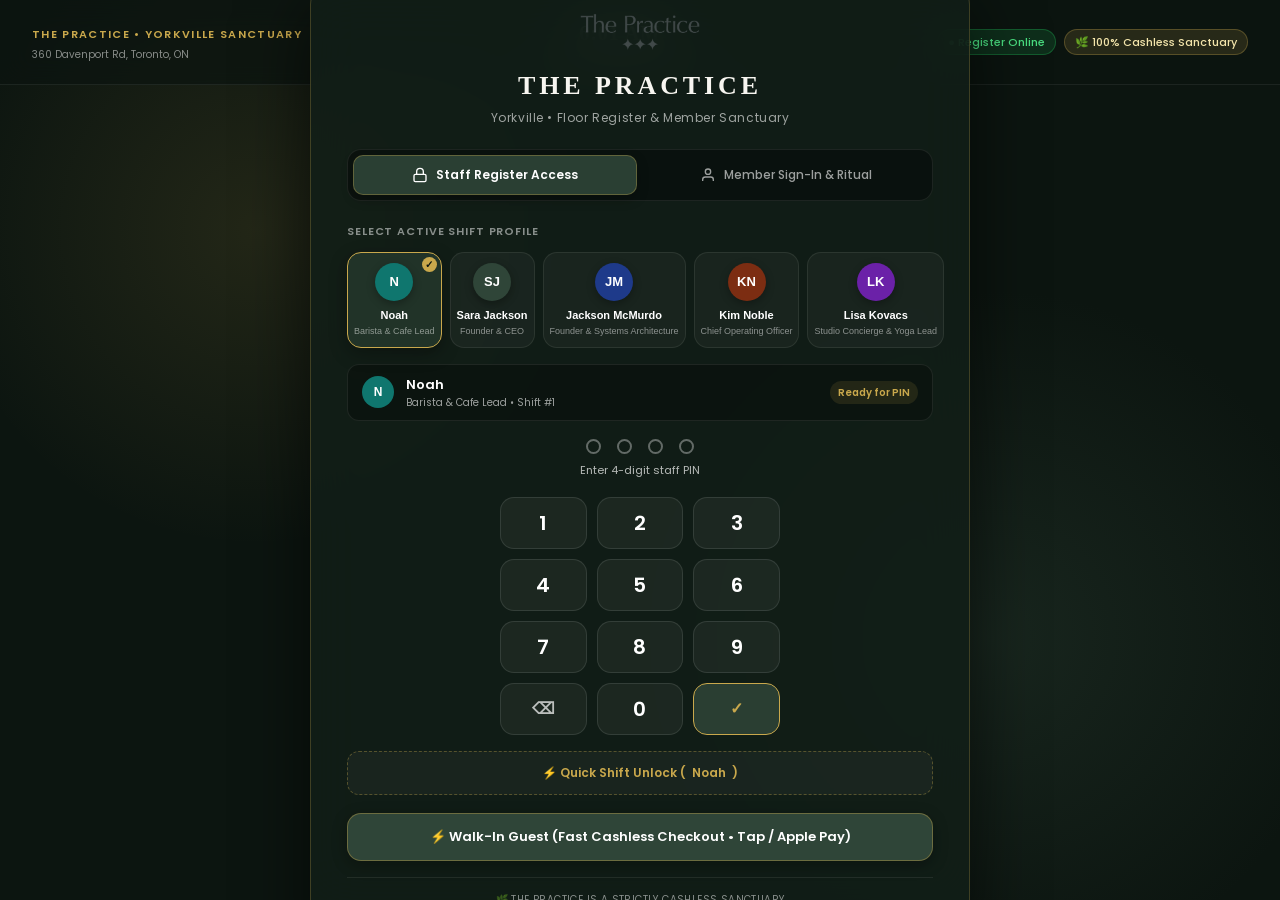
==== commit bfb85c2e: "feat(auth): architectural full-screen login, staff PIN pad, and 100% cashless sanctuary v16" ====
--- a/index.html
+++ b/index.html
@@ -23,6 +23,175 @@
   <link rel="stylesheet" href="./styles.css?v=8.0">
 </head>
 <body>
+  <!-- ==========================================================================
+       ARCHITECTURAL FULL-SCREEN LOGIN & SANCTUARY LOCK SCREEN
+       ========================================================================== -->
+  <div id="app-login-screen" class="app-login-screen" style="display: flex;">
+    <div class="login-ambient-glow-1"></div>
+    <div class="login-ambient-glow-2"></div>
+    
+    <!-- Top Ambient Status Bar -->
+    <header class="login-top-bar">
+      <div class="login-top-left">
+        <span class="login-studio-location">THE PRACTICE • YORKVILLE SANCTUARY</span>
+        <span class="login-address">360 Davenport Rd, Toronto, ON</span>
+      </div>
+      <div class="login-top-center">
+        <div class="login-clock" id="login-screen-clock">4:47 PM</div>
+        <div class="login-date" id="login-screen-date">Wednesday, October 7, 2026</div>
+      </div>
+      <div class="login-top-right">
+        <span class="login-status-chip">● Register Online</span>
+        <span class="login-cashless-chip">🌿 100% Cashless Sanctuary</span>
+      </div>
+    </header>
+
+    <!-- Main Architectural Card -->
+    <div class="login-main-card">
+      <div class="login-brand-header">
+        <img src="./assets/the_practice_logo.png" alt="The Practice" class="login-logo-img">
+        <h1 class="login-brand-title">THE PRACTICE</h1>
+        <p class="login-brand-subtitle">Yorkville • Floor Register & Member Sanctuary</p>
+      </div>
+
+      <!-- Mode Switcher Tabs -->
+      <div class="login-tabs-bar">
+        <button type="button" class="login-tab-btn active" id="tab-login-staff">
+          <svg viewBox="0 0 24 24" fill="none" stroke="currentColor" stroke-width="2" style="width:16px;height:16px;">
+            <rect x="3" y="11" width="18" height="11" rx="2" ry="2"></rect>
+            <path d="M7 11V7a5 5 0 0 1 10 0v4"></path>
+          </svg>
+          <span>Staff Register Access</span>
+        </button>
+        <button type="button" class="login-tab-btn" id="tab-login-member">
+          <svg viewBox="0 0 24 24" fill="none" stroke="currentColor" stroke-width="2" style="width:16px;height:16px;">
+            <path d="M20 21v-2a4 4 0 0 0-4-4H8a4 4 0 0 0-4 4v2"></path>
+            <circle cx="12" cy="7" r="4"></circle>
+          </svg>
+          <span>Member Sign-In & Ritual</span>
+        </button>
+      </div>
+
+      <!-- TAB 1: STAFF PIN ACCESS -->
+      <div class="login-tab-pane active" id="pane-login-staff">
+        <div class="staff-roster-label">Select Active Shift Profile</div>
+        <div class="staff-roster-grid" id="staff-roster-grid">
+          <!-- Populated dynamically: Noah, Sara Jackson, Jackson McMurdo, Kim Noble, Lisa Kovacs -->
+        </div>
+
+        <!-- Active Selected Staff Banner -->
+        <div class="active-staff-banner" id="active-staff-banner">
+          <div class="active-staff-avatar" id="login-staff-avatar">N</div>
+          <div class="active-staff-info">
+            <strong id="login-staff-name">Noah</strong>
+            <span id="login-staff-role">Barista & Cafe Lead • Shift #1</span>
+          </div>
+          <span class="active-staff-ready">Ready for PIN</span>
+        </div>
+
+        <!-- 4-Digit Passcode Display -->
+        <div class="pin-display-wrap">
+          <div class="pin-dots-row" id="pin-dots-container">
+            <span class="pin-dot" id="pin-dot-1"></span>
+            <span class="pin-dot" id="pin-dot-2"></span>
+            <span class="pin-dot" id="pin-dot-3"></span>
+            <span class="pin-dot" id="pin-dot-4"></span>
+          </div>
+          <div class="pin-feedback-msg" id="pin-feedback-msg">Enter 4-digit staff PIN</div>
+        </div>
+
+        <!-- Numeric Keypad Grid -->
+        <div class="pin-keypad-grid">
+          <button type="button" class="pin-key-btn" data-digit="1">1</button>
+          <button type="button" class="pin-key-btn" data-digit="2">2</button>
+          <button type="button" class="pin-key-btn" data-digit="3">3</button>
+          <button type="button" class="pin-key-btn" data-digit="4">4</button>
+          <button type="button" class="pin-key-btn" data-digit="5">5</button>
+          <button type="button" class="pin-key-btn" data-digit="6">6</button>
+          <button type="button" class="pin-key-btn" data-digit="7">7</button>
+          <button type="button" class="pin-key-btn" data-digit="8">8</button>
+          <button type="button" class="pin-key-btn" data-digit="9">9</button>
+          <button type="button" class="pin-key-btn pin-key-action" id="btn-pin-backspace" title="Backspace">⌫</button>
+          <button type="button" class="pin-key-btn" data-digit="0">0</button>
+          <button type="button" class="pin-key-btn pin-key-action pin-key-submit" id="btn-pin-submit" title="Unlock Register">✓</button>
+        </div>
+
+        <div class="login-quick-actions">
+          <button type="button" class="btn-fast-unlock" id="btn-fast-shift-unlock">
+            ⚡ Quick Shift Unlock (<span id="btn-fast-staff-label">Noah</span>)
+          </button>
+        </div>
+      </div>
+
+      <!-- TAB 2: MEMBER SIGN-IN & RITUAL -->
+      <div class="login-tab-pane" id="pane-login-member" style="display: none;">
+        <div class="member-login-intro">
+          <h3>Welcome to Your Ritual</h3>
+          <p>Sign in to access your founding perks, verify class check-in, and enable 1-tap card-on-file checkout.</p>
+        </div>
+
+        <div class="member-search-box login-member-search">
+          <svg class="member-search-icon" viewBox="0 0 24 24" fill="none" stroke="currentColor" stroke-width="2">
+            <circle cx="11" cy="11" r="8"></circle>
+            <line x1="21" y1="21" x2="16.65" y2="16.65"></line>
+          </svg>
+          <input type="text" id="login-member-search-input" class="member-search-input" placeholder="Search by name, email, or phone number...">
+        </div>
+
+        <div class="member-quick-pills-label" style="margin-top:14px;">Quick Select Studio Member</div>
+        <div class="member-quick-pills" id="login-member-quick-pills">
+          <!-- Populated from KNOWN_MEMBERS -->
+        </div>
+
+        <div class="member-profile-card" id="login-member-card" style="margin-top:16px;">
+          <div class="member-profile-top">
+            <div class="member-avatar" id="login-card-avatar">JM</div>
+            <div class="member-meta">
+              <h4 id="login-card-name">Jackson McMurdo</h4>
+              <p id="login-card-email">Jackson@ThePracticetoronto.com</p>
+              <span class="member-badge-pill" id="login-card-tier">Founding Member • Unlimited Access</span>
+            </div>
+          </div>
+
+          <div class="member-attributes-grid">
+            <div class="member-attr-item">
+              <span class="member-attr-label">Payment on File</span>
+              <span class="member-attr-val" id="login-card-payment" style="color:#2F4538; font-weight:600;">Visa •••• 4242 (Cashless)</span>
+            </div>
+            <div class="member-attr-item">
+              <span class="member-attr-label">Account Status</span>
+              <span class="member-attr-val" style="color: #16A34A;" id="login-card-status">Active & Verified</span>
+            </div>
+          </div>
+
+          <div class="member-checkin-banner" id="login-checkin-banner">
+            <div class="member-checkin-text">
+              <strong id="login-class-title">Vinyasa Flow • 5:30 PM</strong>
+              <div style="font-size: 11px; opacity: 0.85;" id="login-class-sub">Studio 1 with Lisa Kovacs</div>
+            </div>
+            <button type="button" class="btn-checkin-now" id="btn-login-toggle-checkin">✓ Checked In</button>
+          </div>
+
+          <button type="button" class="btn-set-active-member" id="btn-unlock-as-member" style="margin-top:14px;">
+            ✓ Unlock Register as Jackson McMurdo
+          </button>
+        </div>
+      </div>
+
+      <!-- Bottom Direct Walk-In Bypass -->
+      <div class="login-footer-action">
+        <button type="button" class="btn-direct-walkin" id="btn-login-walkin">
+          ⚡ Walk-In Guest (Fast Cashless Checkout • Tap / Apple Pay)
+        </button>
+      </div>
+
+      <div class="login-cashless-policy-notice">
+        <span>🌿 THE PRACTICE IS A STRICTLY CASHLESS SANCTUARY</span>
+        <span class="policy-sub">All major credit cards, Apple Pay, Google Pay & Momence card-on-file accepted</span>
+      </div>
+    </div>
+  </div>
+
   <div class="app-container">
     
     <!-- TOP NAVIGATION HEADER -->
@@ -39,6 +208,14 @@
       </div>
       
       <div class="header-right">
+        <button id="btn-lock-register" class="header-cart-btn header-lock-btn" title="Lock Register / Switch Staff" aria-label="Lock Register" type="button" style="padding: 6px 12px; gap: 7px; background: rgba(21, 21, 21, 0.05); border: 1px solid rgba(21, 21, 21, 0.15);">
+          <svg viewBox="0 0 24 24" fill="none" stroke="currentColor" stroke-width="2" style="width: 14px; height: 14px; color: #151515;">
+            <rect x="3" y="11" width="18" height="11" rx="2" ry="2"></rect>
+            <path d="M7 11V7a5 5 0 0 1 10 0v4"></path>
+          </svg>
+          <span id="header-staff-name" style="font-weight: 600; font-size: 11px; color: #151515;">Noah</span>
+        </button>
+
         <button id="btn-sync-catalog" class="header-cart-btn" title="Force Sync Catalog & Purge Cache" aria-label="Sync Catalog" type="button" style="padding: 8px 12px; gap: 6px;">
           <svg viewBox="0 0 24 24" fill="none" stroke="currentColor" stroke-width="2" style="width: 15px; height: 15px;">
             <path d="M21.5 2v6h-6M21.34 15.57a10 10 0 1 1-.57-8.38l5.67-5.19"/>
@@ -803,9 +980,11 @@
             <div class="cart-total-row"><span>Estimated HST (13%):</span><span id="cart-tax">$0.00</span></div>
             <div class="cart-total-row cart-grand-total"><span>Total CAD:</span><strong id="cart-grand-total">$0.00</strong></div>
           </div>
+          <div class="cart-cashless-banner" style="margin-bottom: 10px; padding: 6px 12px; background: rgba(47, 69, 56, 0.08); border: 1px solid rgba(47, 69, 56, 0.2); border-radius: 8px; font-size: 11px; color: #2F4538; font-weight: 500; text-align: center;">
+            🌿 The Practice is a Cashless Sanctuary • Card & Contactless Only
+          </div>
           <div class="cart-actions-row cart-checkout-options">
             <button id="btn-clear-cart" class="btn-secondary btn-clear-cart" type="button">Clear</button>
-            <button id="btn-cash-sale" class="btn-cash-sale" type="button" title="Record Cash Transaction">💵 Cash</button>
             <button id="btn-send-to-stripe-reader" class="btn-send-reader" type="button" title="Dispatch to Momence Stripe Terminal">
               📡 Stripe Reader
             </button>
@@ -938,10 +1117,10 @@
               </div>
             </div>
             <div class="ledger-method-stat">
-              <div class="ledger-method-icon" style="background:#DCFCE7;color:#16A34A;">💵</div>
+              <div class="ledger-method-icon" style="background:#ECFDF5;color:#059669;">🌿</div>
               <div>
-                <div style="font-size:11px;color:#6B7280;">Cash / Quick Pay</div>
-                <strong id="ledger-stat-cash">$0.00 (0)</strong>
+                <div style="font-size:11px;color:#6B7280;">Studio Policy</div>
+                <strong style="color:#059669;">100% Cashless</strong>
               </div>
             </div>
           </div>
--- a/styles.css
+++ b/styles.css
@@ -2769,7 +2769,7 @@
 }
 
 .btn-send-reader {
-  flex: 1.5;
+  flex: 1.2;
   background: #3B82F6;
   color: #FFFFFF;
   border: none;
@@ -2791,22 +2791,6 @@
   transform: translateY(-1px);
 }
 
-.btn-cash-sale {
-  flex: 1;
-  background: #F3F4F6;
-  color: #374151;
-  border: 1px solid #D1D5DB;
-  border-radius: var(--radius-pill);
-  font-weight: 600;
-  font-size: 12px;
-  padding: 11px 10px;
-  cursor: pointer;
-  transition: all 0.2s ease;
-}
-
-.btn-cash-sale:hover {
-  background: #E5E7EB;
-}
 
 .holding-bar-left {
   display: flex;
@@ -3341,3 +3325,516 @@
     flex-direction: column;
   }
 }
+
+/* ==========================================================================
+   ARCHITECTURAL FULL-SCREEN LOGIN & SANCTUARY LOCK SCREEN
+   ========================================================================== */
+.app-login-screen {
+  position: fixed;
+  inset: 0;
+  z-index: 10000;
+  background: #0C1510;
+  display: flex;
+  flex-direction: column;
+  align-items: center;
+  justify-content: center;
+  font-family: var(--font-body);
+  color: #F7F5F0;
+  overflow-y: auto;
+  padding: 24px;
+  transition: opacity 0.25s ease;
+}
+
+.login-ambient-glow-1 {
+  position: absolute;
+  top: -10%;
+  left: -5%;
+  width: 50vw;
+  height: 50vw;
+  border-radius: 50%;
+  background: radial-gradient(circle, rgba(201, 168, 76, 0.12) 0%, transparent 70%);
+  pointer-events: none;
+  z-index: 1;
+}
+
+.login-ambient-glow-2 {
+  position: absolute;
+  bottom: -10%;
+  right: -5%;
+  width: 55vw;
+  height: 55vw;
+  border-radius: 50%;
+  background: radial-gradient(circle, rgba(47, 69, 56, 0.35) 0%, transparent 70%);
+  pointer-events: none;
+  z-index: 1;
+}
+
+.login-top-bar {
+  position: absolute;
+  top: 0;
+  left: 0;
+  right: 0;
+  padding: 18px 32px;
+  display: flex;
+  justify-content: space-between;
+  align-items: center;
+  z-index: 10;
+  border-bottom: 1px solid rgba(255, 255, 255, 0.07);
+  background: rgba(12, 21, 16, 0.7);
+  backdrop-filter: blur(14px);
+}
+
+.login-studio-location {
+  font-size: 11px;
+  font-weight: 600;
+  letter-spacing: 0.12em;
+  text-transform: uppercase;
+  color: #C9A84C;
+}
+
+.login-address {
+  display: block;
+  font-size: 10px;
+  color: rgba(255, 255, 255, 0.5);
+  margin-top: 2px;
+}
+
+.login-top-center {
+  text-align: center;
+}
+
+.login-clock {
+  font-size: 20px;
+  font-weight: 600;
+  font-family: 'Abhaya Libre', Georgia, serif;
+  letter-spacing: 0.05em;
+  color: #FFFFFF;
+}
+
+.login-date {
+  font-size: 11px;
+  color: rgba(255, 255, 255, 0.6);
+  margin-top: 1px;
+}
+
+.login-top-right {
+  display: flex;
+  align-items: center;
+  gap: 8px;
+}
+
+.login-status-chip {
+  padding: 4px 10px;
+  background: rgba(34, 197, 94, 0.15);
+  border: 1px solid rgba(34, 197, 94, 0.3);
+  border-radius: 999px;
+  font-size: 11px;
+  color: #4ADE80;
+  font-weight: 500;
+}
+
+.login-cashless-chip {
+  padding: 4px 10px;
+  background: rgba(201, 168, 76, 0.15);
+  border: 1px solid rgba(201, 168, 76, 0.3);
+  border-radius: 999px;
+  font-size: 11px;
+  color: #F3E5AB;
+  font-weight: 500;
+}
+
+.login-main-card {
+  position: relative;
+  z-index: 10;
+  width: 100%;
+  max-width: 660px;
+  background: rgba(18, 30, 23, 0.88);
+  border: 1px solid rgba(201, 168, 76, 0.25);
+  border-radius: 24px;
+  box-shadow: 0 25px 70px rgba(0, 0, 0, 0.6), inset 0 1px 0 rgba(255, 255, 255, 0.1);
+  padding: 32px 36px;
+  backdrop-filter: blur(24px);
+  margin-top: 60px;
+  margin-bottom: 24px;
+}
+
+.login-brand-header {
+  text-align: center;
+  margin-bottom: 22px;
+}
+
+.login-logo-img {
+  height: 38px;
+  width: auto;
+  margin-bottom: 8px;
+  filter: brightness(1.2);
+}
+
+.login-brand-title {
+  font-family: 'Abhaya Libre', Georgia, serif;
+  font-size: 26px;
+  font-weight: 600;
+  letter-spacing: 0.15em;
+  color: #F7F5F0;
+  margin: 0;
+}
+
+.login-brand-subtitle {
+  font-size: 12px;
+  color: rgba(255, 255, 255, 0.6);
+  margin-top: 4px;
+  letter-spacing: 0.05em;
+}
+
+.login-tabs-bar {
+  display: flex;
+  gap: 8px;
+  background: rgba(0, 0, 0, 0.35);
+  padding: 5px;
+  border-radius: 14px;
+  border: 1px solid rgba(255, 255, 255, 0.08);
+  margin-bottom: 22px;
+}
+
+.login-tab-btn {
+  flex: 1;
+  display: flex;
+  align-items: center;
+  justify-content: center;
+  gap: 8px;
+  padding: 10px 16px;
+  border: none;
+  background: transparent;
+  color: rgba(255, 255, 255, 0.6);
+  font-family: var(--font-body);
+  font-size: 12px;
+  font-weight: 500;
+  border-radius: 10px;
+  cursor: pointer;
+  transition: all 0.2s ease;
+}
+
+.login-tab-btn.active {
+  background: rgba(47, 69, 56, 0.9);
+  color: #FFFFFF;
+  font-weight: 600;
+  box-shadow: 0 4px 12px rgba(0, 0, 0, 0.25);
+  border: 1px solid rgba(201, 168, 76, 0.35);
+}
+
+.staff-roster-label {
+  font-size: 11px;
+  font-weight: 600;
+  text-transform: uppercase;
+  letter-spacing: 0.08em;
+  color: rgba(255, 255, 255, 0.5);
+  margin-bottom: 12px;
+}
+
+.staff-roster-grid {
+  display: grid;
+  grid-template-columns: repeat(5, 1fr);
+  gap: 8px;
+  margin-bottom: 16px;
+}
+
+.staff-card-btn {
+  display: flex;
+  flex-direction: column;
+  align-items: center;
+  text-align: center;
+  padding: 10px 6px;
+  background: rgba(255, 255, 255, 0.04);
+  border: 1px solid rgba(255, 255, 255, 0.08);
+  border-radius: 14px;
+  cursor: pointer;
+  transition: all 0.2s ease;
+  position: relative;
+}
+
+.staff-card-btn:hover {
+  background: rgba(255, 255, 255, 0.08);
+  border-color: rgba(201, 168, 76, 0.3);
+  transform: translateY(-2px);
+}
+
+.staff-card-btn.active {
+  background: rgba(47, 69, 56, 0.55);
+  border: 1.5px solid #C9A84C;
+  box-shadow: 0 6px 18px rgba(0, 0, 0, 0.3);
+}
+
+.staff-card-avatar {
+  width: 38px;
+  height: 38px;
+  border-radius: 50%;
+  display: flex;
+  align-items: center;
+  justify-content: center;
+  font-weight: 700;
+  font-size: 13px;
+  color: #FFFFFF;
+  margin-bottom: 6px;
+  box-shadow: 0 3px 8px rgba(0, 0, 0, 0.3);
+}
+
+.staff-card-name {
+  font-size: 11px;
+  color: #FFFFFF;
+  font-weight: 600;
+  margin-bottom: 2px;
+  white-space: nowrap;
+  overflow: hidden;
+  text-overflow: ellipsis;
+  width: 100%;
+}
+
+.staff-card-role {
+  font-size: 9px;
+  color: rgba(255, 255, 255, 0.5);
+  white-space: nowrap;
+  overflow: hidden;
+  text-overflow: ellipsis;
+  width: 100%;
+}
+
+.staff-card-check {
+  position: absolute;
+  top: 4px;
+  right: 4px;
+  width: 15px;
+  height: 15px;
+  background: #C9A84C;
+  color: #0C1510;
+  border-radius: 50%;
+  font-size: 10px;
+  font-weight: bold;
+  display: flex;
+  align-items: center;
+  justify-content: center;
+}
+
+.active-staff-banner {
+  display: flex;
+  align-items: center;
+  gap: 12px;
+  background: rgba(0, 0, 0, 0.28);
+  border: 1px solid rgba(255, 255, 255, 0.08);
+  border-radius: 12px;
+  padding: 10px 14px;
+  margin-bottom: 18px;
+}
+
+.active-staff-avatar {
+  width: 32px;
+  height: 32px;
+  border-radius: 50%;
+  display: flex;
+  align-items: center;
+  justify-content: center;
+  font-size: 12px;
+  font-weight: 700;
+  color: #fff;
+}
+
+.active-staff-info {
+  flex: 1;
+  display: flex;
+  flex-direction: column;
+}
+
+.active-staff-info strong {
+  font-size: 13px;
+  color: #FFFFFF;
+  font-weight: 600;
+}
+
+.active-staff-info span {
+  font-size: 10px;
+  color: rgba(255, 255, 255, 0.6);
+  margin-top: 1px;
+}
+
+.active-staff-ready {
+  font-size: 10px;
+  font-weight: 600;
+  color: #C9A84C;
+  background: rgba(201, 168, 76, 0.12);
+  padding: 4px 8px;
+  border-radius: 999px;
+}
+
+.pin-display-wrap {
+  text-align: center;
+  margin-bottom: 18px;
+}
+
+.pin-dots-row {
+  display: flex;
+  justify-content: center;
+  gap: 16px;
+  margin-bottom: 8px;
+}
+
+.pin-dot {
+  width: 15px;
+  height: 15px;
+  border-radius: 50%;
+  border: 2px solid rgba(255, 255, 255, 0.35);
+  background: transparent;
+  transition: all 0.2s cubic-bezier(0.4, 0, 0.2, 1);
+}
+
+.pin-dot.filled {
+  background: #C9A84C;
+  border-color: #C9A84C;
+  box-shadow: 0 0 12px rgba(201, 168, 76, 0.6);
+  transform: scale(1.15);
+}
+
+.pin-feedback-msg {
+  font-size: 11px;
+  color: rgba(255, 255, 255, 0.7);
+  min-height: 16px;
+}
+
+.pin-keypad-grid {
+  display: grid;
+  grid-template-columns: repeat(3, 1fr);
+  gap: 10px;
+  max-width: 280px;
+  margin: 0 auto 16px;
+}
+
+.pin-key-btn {
+  height: 52px;
+  border: 1px solid rgba(255, 255, 255, 0.1);
+  background: rgba(255, 255, 255, 0.05);
+  border-radius: 14px;
+  font-family: var(--font-body);
+  font-size: 20px;
+  font-weight: 600;
+  color: #FFFFFF;
+  cursor: pointer;
+  transition: all 0.15s ease;
+  display: flex;
+  align-items: center;
+  justify-content: center;
+  user-select: none;
+}
+
+.pin-key-btn:hover {
+  background: rgba(255, 255, 255, 0.12);
+  border-color: rgba(201, 168, 76, 0.4);
+  transform: scale(1.03);
+}
+
+.pin-key-btn:active {
+  transform: scale(0.96);
+  background: rgba(201, 168, 76, 0.25);
+}
+
+.pin-key-action {
+  font-size: 16px;
+  color: rgba(255, 255, 255, 0.7);
+}
+
+.pin-key-submit {
+  background: rgba(47, 69, 56, 0.85);
+  border-color: #C9A84C;
+  color: #C9A84C;
+  font-weight: bold;
+}
+
+.btn-fast-unlock {
+  width: 100%;
+  padding: 12px;
+  background: rgba(255, 255, 255, 0.04);
+  border: 1px dashed rgba(201, 168, 76, 0.35);
+  border-radius: 12px;
+  font-family: var(--font-body);
+  font-size: 12px;
+  font-weight: 600;
+  color: #C9A84C;
+  cursor: pointer;
+  transition: all 0.2s ease;
+  display: flex;
+  align-items: center;
+  justify-content: center;
+  gap: 6px;
+}
+
+.btn-fast-unlock:hover {
+  background: rgba(201, 168, 76, 0.12);
+  border-style: solid;
+}
+
+.member-login-intro {
+  text-align: center;
+  margin-bottom: 16px;
+}
+
+.member-login-intro h3 {
+  font-family: 'Abhaya Libre', serif;
+  font-size: 20px;
+  font-weight: 600;
+  color: #FFFFFF;
+  margin-bottom: 4px;
+}
+
+.member-login-intro p {
+  font-size: 11px;
+  color: rgba(255, 255, 255, 0.65);
+  line-height: 1.4;
+}
+
+.btn-direct-walkin {
+  width: 100%;
+  padding: 13px;
+  background: #2F4538;
+  border: 1px solid rgba(201, 168, 76, 0.4);
+  border-radius: 14px;
+  font-family: var(--font-body);
+  font-size: 13px;
+  font-weight: 600;
+  color: #FFFFFF;
+  cursor: pointer;
+  transition: all 0.2s ease;
+  box-shadow: 0 4px 15px rgba(0, 0, 0, 0.3);
+  margin-top: 18px;
+}
+
+.btn-direct-walkin:hover {
+  background: #395545;
+  border-color: #C9A84C;
+  transform: translateY(-1px);
+}
+
+.login-cashless-policy-notice {
+  text-align: center;
+  margin-top: 16px;
+  padding-top: 14px;
+  border-top: 1px solid rgba(255, 255, 255, 0.08);
+  font-size: 10px;
+  color: rgba(255, 255, 255, 0.5);
+  display: flex;
+  flex-direction: column;
+  gap: 3px;
+  letter-spacing: 0.04em;
+}
+
+.login-cashless-policy-notice .policy-sub {
+  font-size: 9px;
+  color: rgba(201, 168, 76, 0.7);
+}
+
+@keyframes pinShake {
+  0%, 100% { transform: translateX(0); }
+  20%, 60% { transform: translateX(-8px); }
+  40%, 80% { transform: translateX(8px); }
+}
+
+.pin-shake {
+  animation: pinShake 0.4s ease-in-out;
+}
+
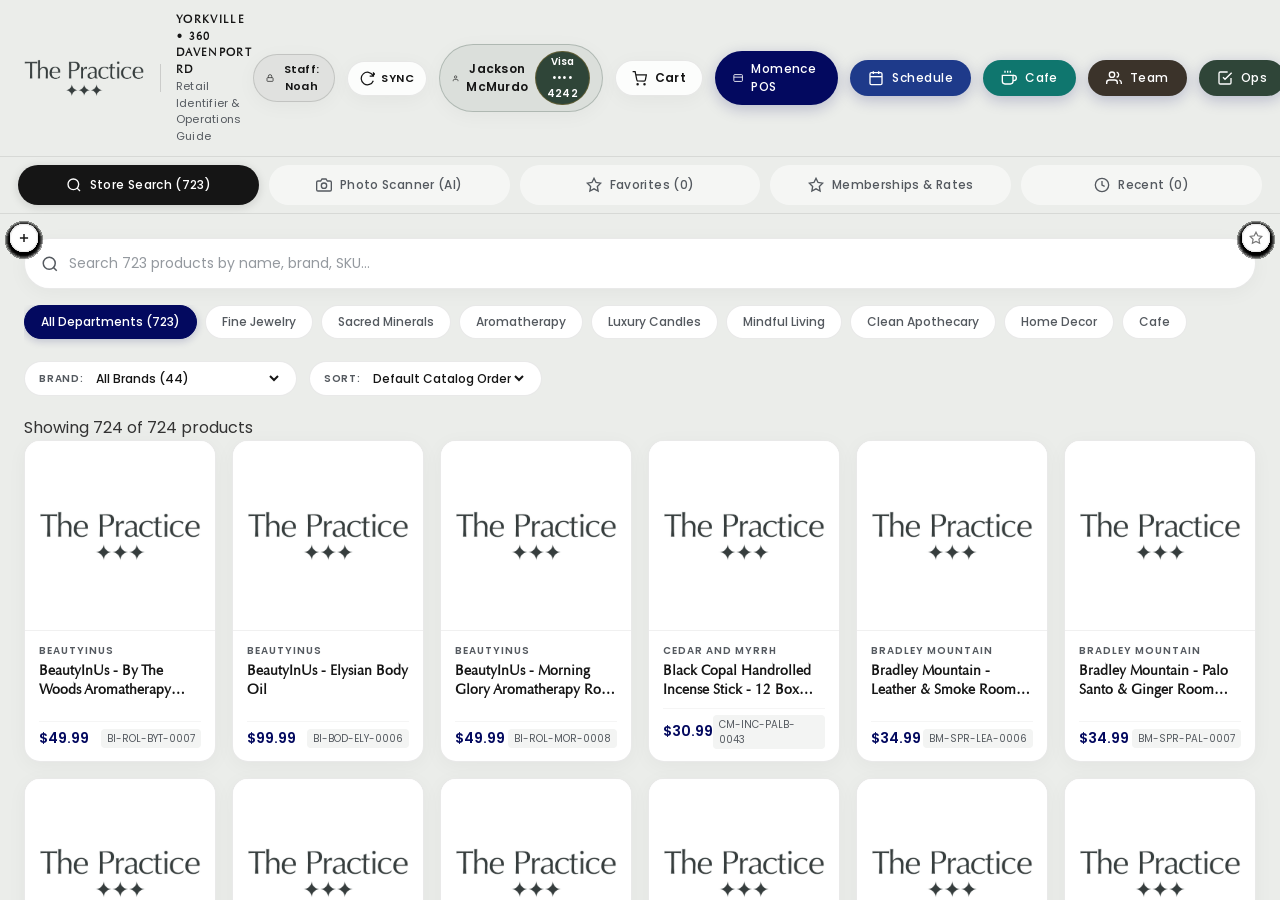
==== commit 36fec295: "feat(apps): October 9 staff fleet baseline v17 (retail catalog primary, schedule preview, cafe momen" ====
--- a/index.html
+++ b/index.html
@@ -26,7 +26,7 @@
   <!-- ==========================================================================
        ARCHITECTURAL FULL-SCREEN LOGIN & SANCTUARY LOCK SCREEN
        ========================================================================== -->
-  <div id="app-login-screen" class="app-login-screen" style="display: flex;">
+  <div id="app-login-screen" class="app-login-screen" style="display: none;">
     <div class="login-ambient-glow-1"></div>
     <div class="login-ambient-glow-2"></div>
     
@@ -305,22 +305,22 @@
       </div>
     </header>
 
-    <!-- TAB NAVIGATION BAR (4 TABS) -->
+    <!-- TAB NAVIGATION BAR -->
     <nav class="nav-tabs">
-      <button class="nav-tab active" data-tab="scanner">
+      <button class="nav-tab active" data-tab="catalog">
+        <svg class="tab-icon" viewBox="0 0 24 24" fill="none" stroke="currentColor" stroke-width="2">
+          <circle cx="11" cy="11" r="8"></circle>
+          <line x1="21" y1="21" x2="16.65" y2="16.65"></line>
+        </svg>
+        <span>Store Search (723)</span>
+      </button>
+
+      <button class="nav-tab" data-tab="scanner">
         <svg class="tab-icon" viewBox="0 0 24 24" fill="none" stroke="currentColor" stroke-width="2">
           <path d="M23 19a2 2 0 0 1-2 2H3a2 2 0 0 1-2-2V8a2 2 0 0 1 2-2h4l2-3h6l2 3h4a2 2 0 0 1 2 2z"></path>
           <circle cx="12" cy="13" r="4"></circle>
         </svg>
-        <span>Photo Search</span>
-      </button>
-
-      <button class="nav-tab" data-tab="catalog">
-        <svg class="tab-icon" viewBox="0 0 24 24" fill="none" stroke="currentColor" stroke-width="2">
-          <circle cx="11" cy="11" r="8"></circle>
-          <line x1="21" y1="21" x2="16.65" y2="16.65"></line>
-        </svg>
-        <span>Catalog (723)</span>
+        <span>Photo Scanner (AI)</span>
       </button>
 
       <button class="nav-tab" data-tab="favorites">
@@ -349,8 +349,67 @@
     <!-- MAIN CONTENT VIEWS -->
     <main class="views-wrapper">
       
-      <!-- VIEW 1: REVERSE VISUAL PRODUCT SCANNER -->
-      <section id="view-scanner" class="view-panel active">
+      <!-- VIEW 1: SEARCHABLE CATALOG BROWSER (PRIMARY STORE LANDING) -->
+      <section id="view-catalog" class="view-panel active">
+        <div class="catalog-container">
+          <div class="search-header">
+            <div class="search-box">
+              <svg class="search-icon" viewBox="0 0 24 24" fill="none" stroke="currentColor" stroke-width="2">
+                <circle cx="11" cy="11" r="8"></circle><line x1="21" y1="21" x2="16.65" y2="16.65"></line>
+              </svg>
+              <input type="search" id="catalog-search-input" placeholder="Search 723 products by name, brand, SKU..." autocomplete="off">
+              <button id="btn-clear-search" class="clear-btn" style="display:none;">✕</button>
+            </div>
+
+            <!-- Department Filter Pills -->
+            <div class="dept-pills" id="dept-pills">
+              <button class="dept-pill active" data-dept="all">All Departments (723)</button>
+              <button class="dept-pill" data-dept="Fine Jewelry & Modern Adornments">Fine Jewelry</button>
+              <button class="dept-pill" data-dept="Sacred Minerals, Crystals & Fossils">Sacred Minerals</button>
+              <button class="dept-pill" data-dept="Aromatherapy, Incense & Sacred Smudging">Aromatherapy</button>
+              <button class="dept-pill" data-dept="Luxury Candles & Home Fragrance">Luxury Candles</button>
+              <button class="dept-pill" data-dept="Mindful Living, Journals & Games">Mindful Living</button>
+              <button class="dept-pill" data-dept="Clean Apothecary, Bath & Grooming">Clean Apothecary</button>
+              <button class="dept-pill" data-dept="Home Decor, Barware & Artisan Textiles">Home Decor</button>
+              <button class="dept-pill" data-dept="Cafe & Nourishment">Cafe</button>
+            </div>
+
+            <!-- Brand Filter & Sort Row -->
+            <div class="catalog-filters-bar">
+              <div class="filter-group">
+                <label for="filter-brand">Brand:</label>
+                <select id="filter-brand" class="filter-select">
+                  <option value="all">All Brands (43)</option>
+                </select>
+              </div>
+
+              <div class="filter-group">
+                <label for="filter-sort">Sort:</label>
+                <select id="filter-sort" class="filter-select">
+                  <option value="default">Default Catalog Order</option>
+                  <option value="price-asc">Price: Low to High</option>
+                  <option value="price-desc">Price: High to Low</option>
+                  <option value="name-asc">Product Name: A to Z</option>
+                  <option value="brand-asc">Brand Name: A to Z</option>
+                </select>
+              </div>
+            </div>
+          </div>
+
+          <!-- Product Results Count -->
+          <div class="product-results-info">
+            <span id="results-count">Showing 723 products</span>
+          </div>
+
+          <!-- Product Grid -->
+          <div class="catalog-grid" id="catalog-grid">
+            <!-- Dynamically populated -->
+          </div>
+        </div>
+      </section>
+
+      <!-- VIEW 2: REVERSE VISUAL PRODUCT SCANNER (SECONDARY TOOL) -->
+      <section id="view-scanner" class="view-panel">
         <div class="scanner-container">
           <div class="camera-viewport" id="camera-viewport">
             <video id="camera-video" playsinline autoplay muted></video>
@@ -428,65 +487,6 @@
               <input type="text" id="quick-sku-input" placeholder="Or search by SKU, brand, or name..." autocomplete="off">
               <button type="submit" class="quick-sku-btn">Lookup</button>
             </form>
-          </div>
-        </div>
-      </section>
-
-      <!-- VIEW 2: SEARCHABLE CATALOG BROWSER -->
-      <section id="view-catalog" class="view-panel">
-        <div class="catalog-container">
-          <div class="search-header">
-            <div class="search-box">
-              <svg class="search-icon" viewBox="0 0 24 24" fill="none" stroke="currentColor" stroke-width="2">
-                <circle cx="11" cy="11" r="8"></circle><line x1="21" y1="21" x2="16.65" y2="16.65"></line>
-              </svg>
-              <input type="search" id="catalog-search-input" placeholder="Search 723 products by name, brand, SKU..." autocomplete="off">
-              <button id="btn-clear-search" class="clear-btn" style="display:none;">✕</button>
-            </div>
-
-            <!-- Department Filter Pills -->
-            <div class="dept-pills" id="dept-pills">
-              <button class="dept-pill active" data-dept="all">All Departments (723)</button>
-              <button class="dept-pill" data-dept="Fine Jewelry & Modern Adornments">Fine Jewelry</button>
-              <button class="dept-pill" data-dept="Sacred Minerals, Crystals & Fossils">Sacred Minerals</button>
-              <button class="dept-pill" data-dept="Aromatherapy, Incense & Sacred Smudging">Aromatherapy</button>
-              <button class="dept-pill" data-dept="Luxury Candles & Home Fragrance">Luxury Candles</button>
-              <button class="dept-pill" data-dept="Mindful Living, Journals & Games">Mindful Living</button>
-              <button class="dept-pill" data-dept="Clean Apothecary, Bath & Grooming">Clean Apothecary</button>
-              <button class="dept-pill" data-dept="Home Decor, Barware & Artisan Textiles">Home Decor</button>
-              <button class="dept-pill" data-dept="Cafe & Nourishment">Cafe</button>
-            </div>
-
-            <!-- Brand Filter & Sort Row -->
-            <div class="catalog-filters-bar">
-              <div class="filter-group">
-                <label for="filter-brand">Brand:</label>
-                <select id="filter-brand" class="filter-select">
-                  <option value="all">All Brands (43)</option>
-                </select>
-              </div>
-
-              <div class="filter-group">
-                <label for="filter-sort">Sort:</label>
-                <select id="filter-sort" class="filter-select">
-                  <option value="default">Default Catalog Order</option>
-                  <option value="price-asc">Price: Low to High</option>
-                  <option value="price-desc">Price: High to Low</option>
-                  <option value="name-asc">Product Name: A to Z</option>
-                  <option value="brand-asc">Brand Name: A to Z</option>
-                </select>
-              </div>
-            </div>
-          </div>
-
-          <!-- Product Results Count -->
-          <div class="product-results-info">
-            <span id="results-count">Showing 723 products</span>
-          </div>
-
-          <!-- Product Grid -->
-          <div class="catalog-grid" id="catalog-grid">
-            <!-- Dynamically populated -->
           </div>
         </div>
       </section>
